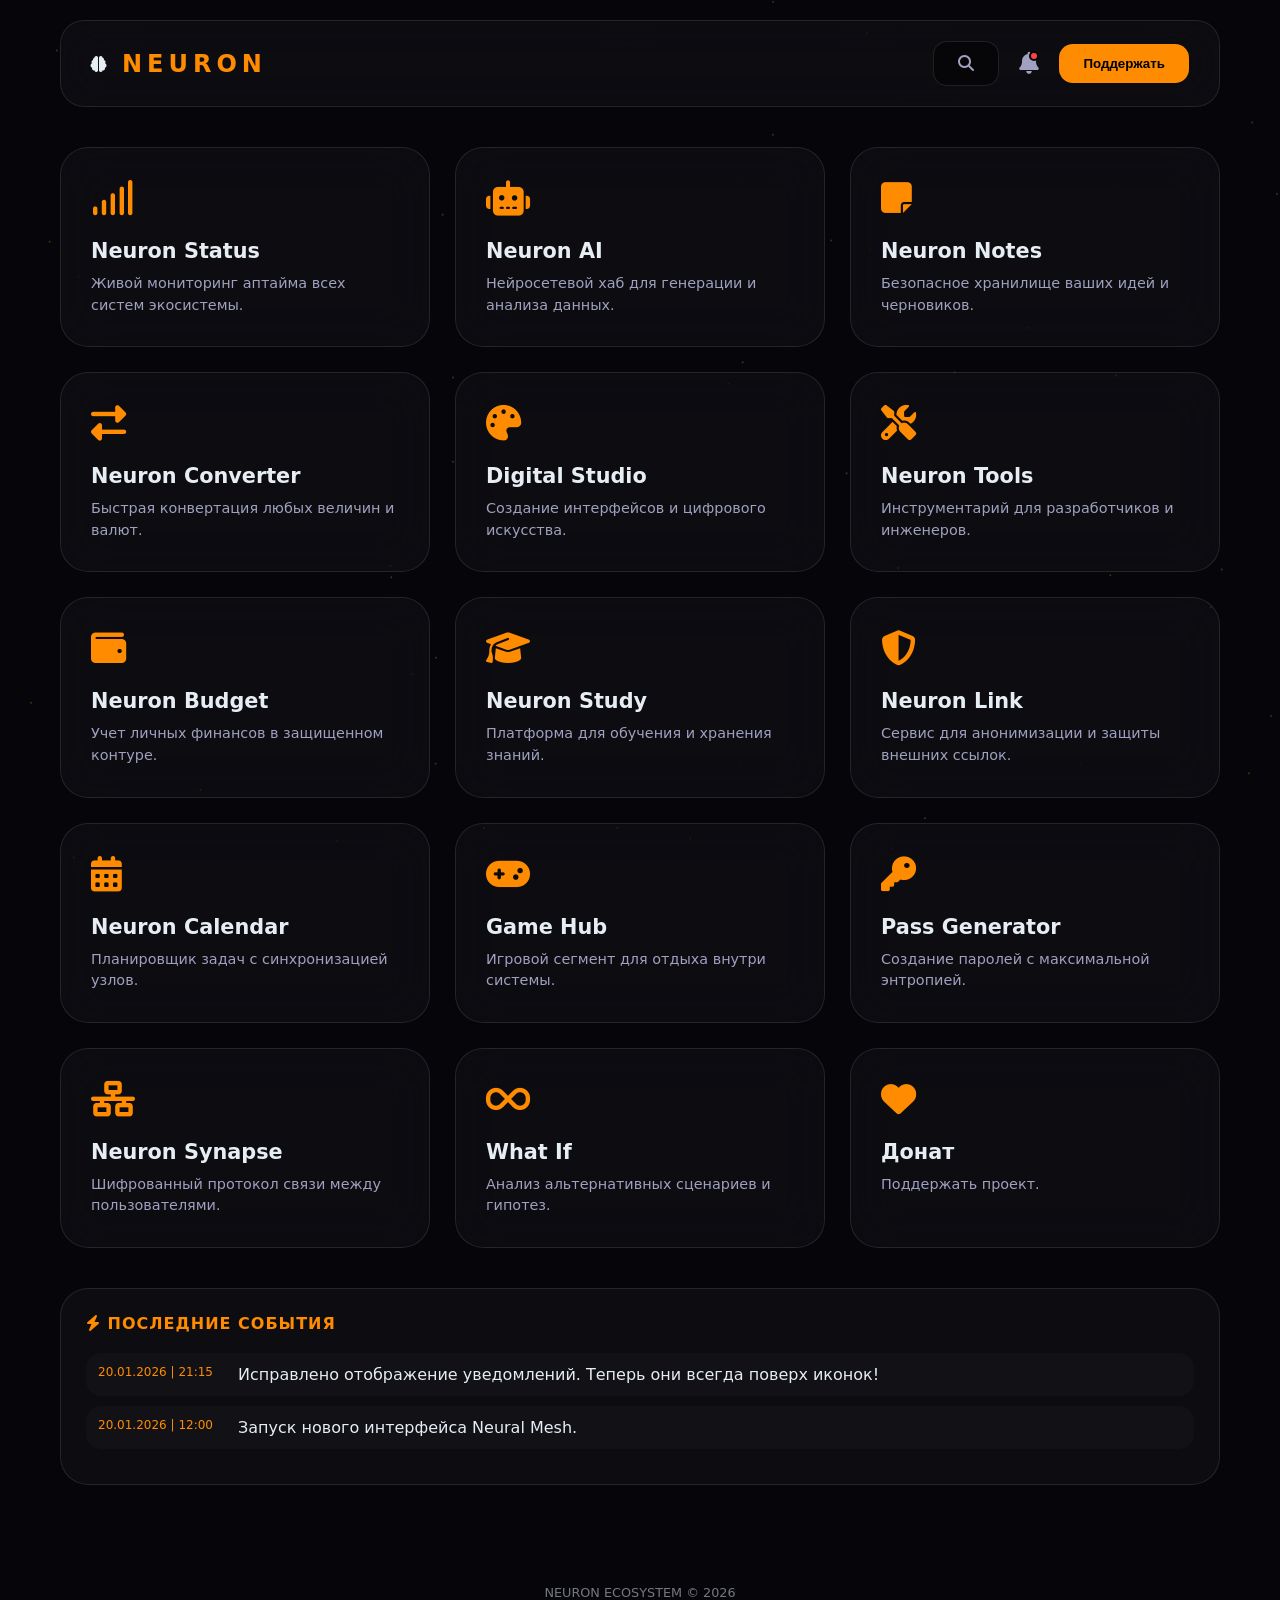
==== index.html @ 22e6df8e "Update index.html" ====
<!DOCTYPE html>
<html lang="ru">
<head>
    <meta charset="UTF-8">
    <meta name="viewport" content="width=device-width, initial-scale=1.0">
    <title>Neuron Ecosystem | Main Node</title>
    <link rel="stylesheet" href="https://cdnjs.cloudflare.com/ajax/libs/font-awesome/6.4.0/css/all.min.css">
    <style>
        :root {
            --bg: #05050a;
            --accent: #ff8c00;
            --accent-glow: rgba(255, 140, 0, 0.4);
            --glass: rgba(255, 255, 255, 0.03);
            --glass-border: rgba(255, 255, 255, 0.1);
            --text: #e6edf3;
            --text-dim: #a0a0c0;
        }

        * { margin: 0; padding: 0; box-sizing: border-box; }
        body { 
            background: var(--bg); 
            color: var(--text); 
            font-family: 'Segoe UI', system-ui, sans-serif; 
            overflow-x: hidden; 
            min-height: 100vh;
        }

        #canvas { position: fixed; top: 0; left: 0; z-index: -1; filter: blur(0.4px); }
        .container { max-width: 1200px; margin: 0 auto; padding: 20px; }

        /* HEADER */
        .header-ui {
            display: flex; justify-content: space-between; align-items: center; margin-bottom: 40px;
            backdrop-filter: blur(20px); padding: 20px 30px; border-radius: 24px;
            border: 1px solid var(--glass-border); background: var(--glass);
            animation: slideDown 0.8s cubic-bezier(0.22, 1, 0.36, 1);
            position: relative; z-index: 1000; /* Чтобы шапка была выше сетки */
        }

        .logo-box { display: flex; align-items: center; gap: 15px; }
        .logo-text { font-size: 1.5rem; font-weight: 800; letter-spacing: 5px; color: var(--accent); text-transform: uppercase; }

        .nav-actions { display: flex; gap: 15px; align-items: center; }

        /* КОЛОКОЛЬЧИК (ИСПРАВЛЕННЫЙ) */
        .notification-container { position: relative; }
        .notification-bell {
            background: none; border: none; color: var(--text-dim);
            font-size: 1.4rem; cursor: pointer; transition: 0.3s; padding: 5px;
        }
        .bell-dot {
            position: absolute; top: 5px; right: 5px; width: 10px; height: 10px;
            background: #ff4444; border-radius: 50%; border: 2px solid var(--bg); display: none;
        }

        .news-dropdown {
            position: absolute; top: 55px; right: 0; width: 300px;
            background: #0a0b14; border: 1px solid var(--accent);
            border-radius: 20px; backdrop-filter: blur(30px); display: none;
            flex-direction: column; z-index: 9999 !important; /* МАКСИМАЛЬНЫЙ приоритет */
            box-shadow: 0 20px 50px rgba(0,0,0,0.8);
        }
        .news-dropdown.show { display: flex; animation: slideDown 0.3s ease; }
        .news-item { padding: 15px; border-bottom: 1px solid rgba(255,255,255,0.05); }
        .news-date { font-size: 0.7rem; color: var(--accent); font-weight: bold; display: block; margin-bottom: 5px; }
        .news-text { font-size: 0.85rem; line-height: 1.4; color: var(--text-dim); }

        /* СЕТКА СЕРВИСОВ */
        .services-grid { 
            display: grid; grid-template-columns: repeat(auto-fit, minmax(280px, 1fr)); 
            gap: 25px; margin-bottom: 40px; position: relative; z-index: 1; 
        }

        .node-card {
            background: var(--glass); backdrop-filter: blur(25px); border: 1px solid var(--glass-border);
            border-radius: 28px; padding: 30px; text-decoration: none; color: inherit;
            transition: all 0.5s cubic-bezier(0.175, 0.885, 0.32, 1.275);
            animation: fadeInUp 0.6s ease backwards;
        }
        .node-card:hover { border-color: var(--accent); transform: translateY(-10px); }
        .node-icon { font-size: 2.2rem; color: var(--accent); margin-bottom: 20px; }
        .node-title { font-size: 1.3rem; font-weight: 700; margin-bottom: 10px; }
        .node-desc { font-size: 0.9rem; color: var(--text-dim); line-height: 1.5; }

        /* ВИДЖЕТ НОВОСТЕЙ ВНИЗУ */
        .news-section { margin-bottom: 60px; }
        .news-widget {
            background: var(--glass); border: 1px solid var(--glass-border);
            border-radius: 28px; padding: 25px;
        }
        .news-widget-header { color: var(--accent); font-weight: bold; margin-bottom: 20px; letter-spacing: 1px; }
        .news-widget-item { 
            display: flex; gap: 20px; padding: 12px; 
            border-radius: 15px; background: rgba(255,255,255,0.02); margin-bottom: 10px;
        }
        .news-widget-date { min-width: 120px; font-size: 0.75rem; color: var(--accent); }

        /* КНОПКИ И МОДАЛКИ */
        .btn-donate { background: var(--accent); color: #000; border: none; padding: 12px 24px; border-radius: 14px; font-weight: 800; cursor: pointer; }
        .search-trigger { background: rgba(0,0,0,0.4); border: 1px solid var(--glass-border); padding: 12px 24px; border-radius: 14px; color: var(--text-dim); cursor: pointer; }

        .footer { text-align: center; padding: 40px; opacity: 0.5; font-size: 0.8rem; }

        @keyframes fadeInUp { from { opacity: 0; transform: translateY(20px); } to { opacity: 1; transform: translateY(0); } }
        @keyframes slideDown { from { opacity: 0; transform: translateY(-10px); } to { opacity: 1; transform: translateY(0); } }

        @media (max-width: 768px) {
            .header-ui { flex-direction: column; gap: 15px; }
            .news-widget-item { flex-direction: column; gap: 5px; }
        }
    </style>
</head>
<body>

<canvas id="canvas"></canvas>

<div class="container">
    <header class="header-ui">
        <div class="logo-box">
            <i class="fas fa-brain"></i>
            <span class="logo-text">Neuron</span>
        </div>
        <div class="nav-actions">
            <div class="search-trigger" onclick="toggleSearch()"><i class="fas fa-search"></i></div>
            
            <div class="notification-container">
                <button class="notification-bell" onclick="toggleNewsDropdown()">
                    <i class="fas fa-bell"></i>
                    <span class="bell-dot" id="bell-dot"></span>
                </button>
                <div class="news-dropdown" id="news-dropdown">
                    <div id="news-list"></div>
                </div>
            </div>

            <button class="btn-donate" onclick="toggleDonate()">Поддержать</button>
        </div>
    </header>

    <div class="services-grid" id="main-grid"></div>

    <section class="news-section">
        <div class="news-widget">
            <div class="news-widget-header"><i class="fas fa-bolt"></i> ПОСЛЕДНИЕ СОБЫТИЯ</div>
            <div id="news-widget-list"></div>
        </div>
    </section>

    <footer class="footer">
        <p>NEURON ECOSYSTEM © 2026</p>
    </footer>
</div>

<div class="modal-overlay" id="donate-modal" onclick="toggleDonate()" style="display:none; position:fixed; top:0; left:0; width:100%; height:100%; background:rgba(0,0,0,0.9); z-index:10000; justify-content:center; align-items:center; backdrop-filter:blur(10px);">
    <div class="modal-content" onclick="event.stopPropagation()" style="background:#0a0b14; border:1px solid var(--accent); padding:40px; border-radius:30px; text-align:center;">
        <h2 style="color:var(--accent)">Донат</h2>
        <button class="btn-donate" style="margin-top:20px" onclick="window.open('https://yoomoney.ru/to/4100119394883694')">Перейти к оплате</button>
    </div>
</div>

<div id="search-modal" onclick="toggleSearch()" style="display:none; position:fixed; top:0; left:0; width:100%; height:100%; background:rgba(5,5,10,0.98); z-index:10000; justify-content:center; padding-top:10vh;">
    <div class="search-container" onclick="event.stopPropagation()" style="width:90%; max-width:600px">
        <input type="text" id="search-input" placeholder="Поиск..." style="width:100%; background:rgba(255,255,255,0.05); border:2px solid var(--accent); color:#fff; padding:20px; border-radius:20px; outline:none;">
        <div id="suggestions" style="margin-top:20px;"></div>
    </div>
</div>

<script>
    const services = [
        { name: "Neuron Status", url: "https://status.neuron-p2p.ru", icon: "fa-signal", desc: "Живой мониторинг аптайма всех систем экосистемы.", tags: ["статус", "онлайн", "status", "работа", "мониторинг", "раб"] }, 
        { name: "Neuron AI", url: "https://neuron-ai-eta.vercel.app/", icon: "fa-robot", desc: "Нейросетевой хаб для генерации и анализа данных.", tags: ["ии", "ai", "нейросеть", "нейронка", "гпт", "нейро", "иишка", "генерация"] }, 
        { name: "Neuron Notes", url: "notes.html", icon: "fa-sticky-note", desc: "Безопасное хранилище ваших идей и черновиков.", tags: ["заметки", "блокнот", "текст", "запиши", "напиши", "заметочка", "заметка", "метка", "меточка"] }, 
        { name: "Neuron Converter", url: "https://converter.neuron-p2p.ru", icon: "fa-exchange-alt", desc: "Быстрая конвертация любых величин и валют.", tags: ["конвертер", "валюта", "деньги", "перевод"] }, 
        { name: "Digital Studio", url: "studio.html", icon: "fa-palette", desc: "Создание интерфейсов и цифрового искусства.", tags: ["студия", "дизайн", "studio", "сайт", "домен"] }, 
        { name: "Neuron Tools", url: "https://tools.neuron-p2p.ru", icon: "fa-tools", desc: "Инструментарий для разработчиков и инженеров.", tags: ["тулс", "инструменты", "tools", "инструмент"] }, 
        { name: "Neuron Budget", url: "https://budget.neuron-p2p.ru", icon: "fa-wallet", desc: "Учет личных финансов в защищенном контуре.", tags: ["бюджет", "деньги", "кошелек", "траты", "операции", "операция", "аналитика"] }, 
        { name: "Neuron Study", url: "https://study.neuron-p2p.ru", icon: "fa-graduation-cap", desc: "Платформа для обучения и хранения знаний.", tags: ["учеба", "школа", "лекции", "учится", "дз", "домашнее задание", "school"] }, 
        { name: "Neuron Link", url: "https://link.neuron-p2p.ru", icon: "fa-shield-alt", desc: "Сервис для анонимизации и защиты внешних ссылок.", tags: ["линк", "ссылка", "безопасность", "тег"] }, 
        { name: "Neuron Calendar", url: "https://calendar.neuron-p2p.ru", icon: "fa-calendar-alt", desc: "Планировщик задач с синхронизацией узлов.", tags: ["календарь", "время", "планы", "план", "планировщик", "событие"] }, 
        { name: "Game Hub", url: "https://game-hub.neuron-p2p.ru", icon: "fa-gamepad", desc: "Игровой сегмент для отдыха внутри системы.", tags: ["игры", "гейм", "отдых", "игра", "пазл", "пазлы", "печать", "2048"] }, 
        { name: "Pass Generator", url: "https://password-generator.neuron-p2p.ru", icon: "fa-key", desc: "Создание паролей с максимальной энтропией.", tags: ["пароль", "безопасность", "ключ", "пароли", "пас", "пасс", "pass", "password"] }, 
        { name: "Neuron Synapse", url: "https://synapse.neuron-p2p.ru", icon: "fa-network-wired", desc: "Шифрованный протокол связи между пользователями.", tags: ["чат", "связь", "синапс", "аноним", "разговор", "писать"] }, 
        { name: "What If", url: "https://ifwhat.ru", icon: "fa-infinity", desc: "Анализ альтернативных сценариев и гипотез.", tags: ["что если", "история", "сценарии", "вдруг", "гипотеза", "сценарий", "альтернатива"] },
        { name: "Донат", url: "https://yoomoney.ru/to/4100119394883694", icon: "fa-heart", desc: "Поддержать проект.", tags: ["донат", "деньги", "donate", "пожертвование", "помощь", "помочь", "help"] }
    ];

    const ALL_NEWS = [
        { id: 2, date: "20.01.2026 | 21:15", text: "Исправлено отображение уведомлений. Теперь они всегда поверх иконок!" },
        { id: 1, date: "20.01.2026 | 12:00", text: "Запуск нового интерфейса Neural Mesh." }
    ];

    function init() {
        // Сетка
        const grid = document.getElementById('main-grid');
        grid.innerHTML = services.map((s, i) => `
            <a href="${s.url}" class="node-card" target="_blank" style="--i: ${i}">
                <div class="node-icon"><i class="fas ${s.icon}"></i></div>
                <h3 class="node-title">${s.name}</h3>
                <p class="node-desc">${s.desc}</p>
            </a>
        `).join('');

        // Новости
        const list = document.getElementById('news-list');
        const widget = document.getElementById('news-widget-list');
        const dot = document.getElementById('bell-dot');
        const lastId = localStorage.getItem('last_news_id') || 0;

        const html = ALL_NEWS.slice(0, 3).map(n => `
            <div class="news-item">
                <span class="news-date">${n.date}</span>
                <div class="news-text">${n.text}</div>
            </div>
        `).join('');
        
        const widgetHtml = ALL_NEWS.slice(0, 3).map(n => `
            <div class="news-widget-item">
                <div class="news-widget-date">${n.date}</div>
                <div class="news-widget-text">${n.text}</div>
            </div>
        `).join('');

        list.innerHTML = html;
        widget.innerHTML = widgetHtml;
        if (ALL_NEWS[0].id > lastId) dot.style.display = 'block';
    }

    function toggleNewsDropdown() {
        const d = document.getElementById('news-dropdown');
        d.classList.toggle('show');
        if (d.classList.contains('show')) {
            document.getElementById('bell-dot').style.display = 'none';
            localStorage.setItem('last_news_id', ALL_NEWS[0].id);
        }
    }

    function toggleSearch() {
        const m = document.getElementById('search-modal');
        m.style.display = m.style.display === 'flex' ? 'none' : 'flex';
    }

    function toggleDonate() {
        const m = document.getElementById('donate-modal');
        m.style.display = m.style.display === 'flex' ? 'none' : 'flex';
    }

    // Canvas фон
    const canvas = document.getElementById('canvas');
    const ctx = canvas.getContext('2d');
    let pts = [];
    function resize() { canvas.width = window.innerWidth; canvas.height = window.innerHeight; }
    window.onresize = resize; resize();
    for(let i=0; i<60; i++) pts.push({x:Math.random()*canvas.width, y:Math.random()*canvas.height, vx:(Math.random()-0.5)*0.5, vy:(Math.random()-0.5)*0.5});
    function draw() {
        ctx.clearRect(0,0,canvas.width,canvas.height);
        pts.forEach((p,i)=>{
            p.x+=p.vx; p.y+=p.vy;
            if(p.x<0||p.x>canvas.width) p.vx*=-1; if(p.y<0||p.y>canvas.height) p.vy*=-1;
            ctx.fillStyle = 'rgba(255,140,0,0.3)'; ctx.beginPath(); ctx.arc(p.x,p.y,1,0,Math.PI*2); ctx.fill();
        });
        requestAnimationFrame(draw);
    }
    draw();
    init();
</script>
</body>
</html>
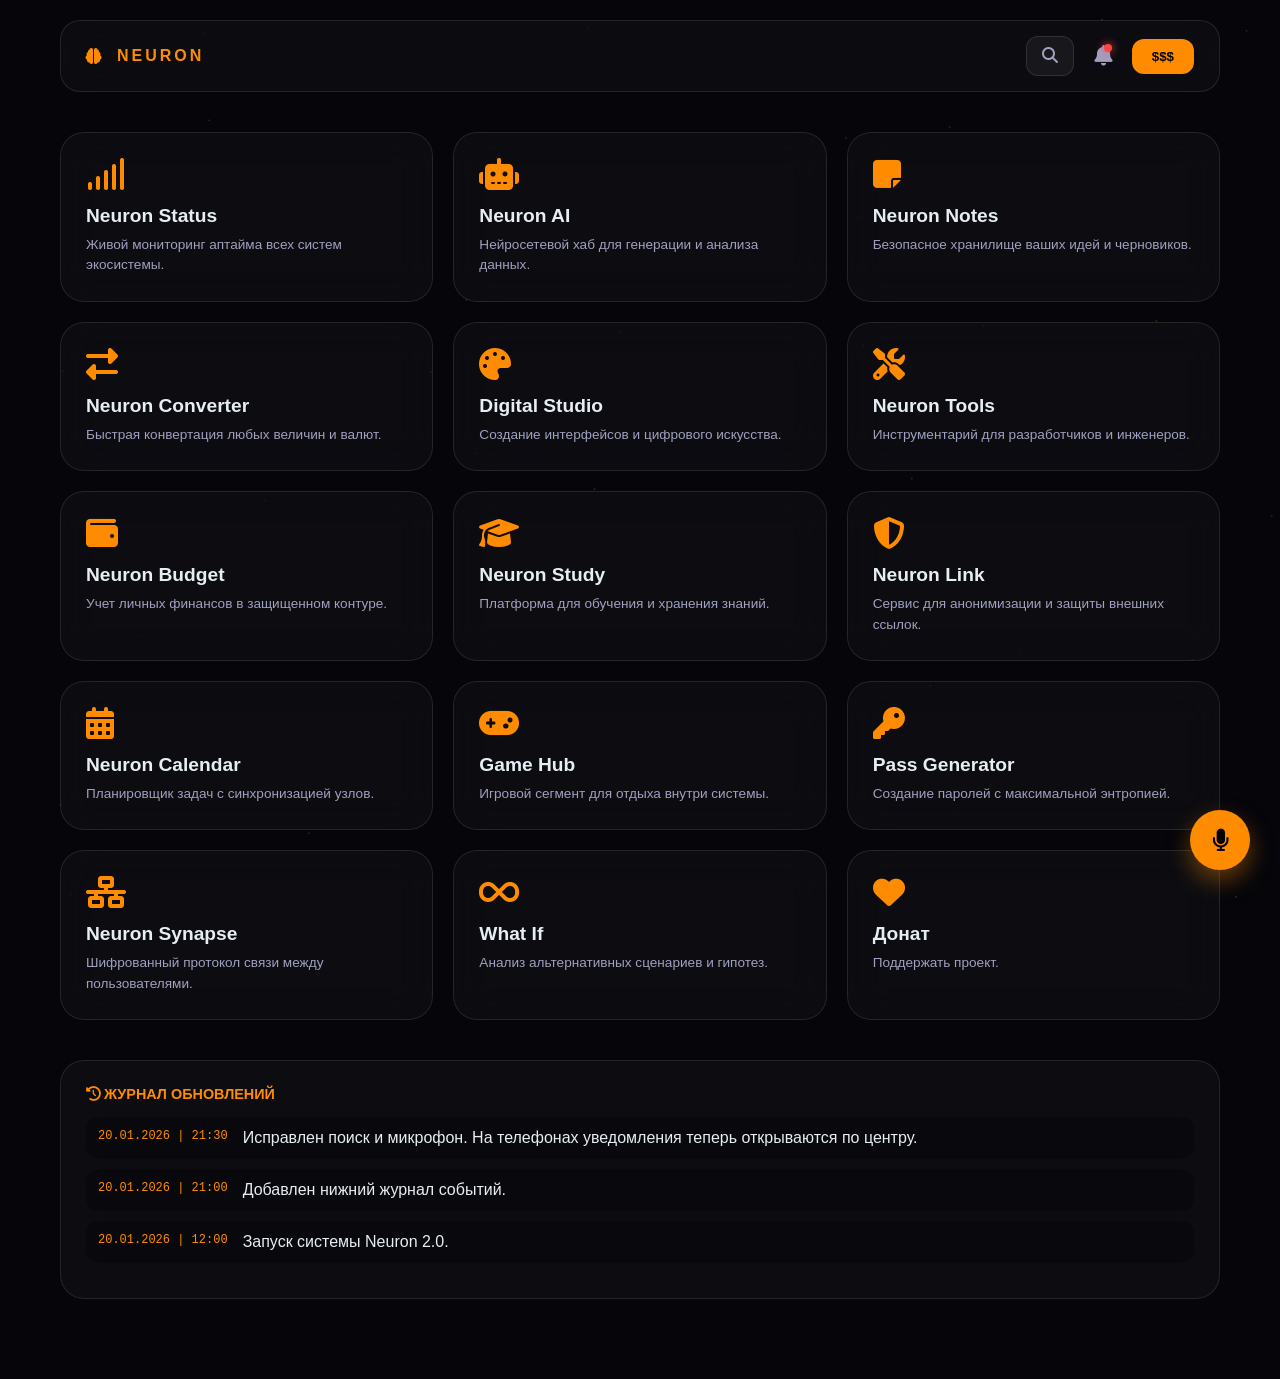
==== commit 3ef5a32d: "Update index.html" ====
--- a/index.html
+++ b/index.html
@@ -20,94 +20,100 @@
         body { 
             background: var(--bg); 
             color: var(--text); 
-            font-family: 'Segoe UI', system-ui, sans-serif; 
+            font-family: 'Segoe UI', sans-serif; 
             overflow-x: hidden; 
             min-height: 100vh;
         }
 
-        #canvas { position: fixed; top: 0; left: 0; z-index: -1; filter: blur(0.4px); }
+        #canvas { position: fixed; top: 0; left: 0; z-index: -1; }
         .container { max-width: 1200px; margin: 0 auto; padding: 20px; }
 
         /* HEADER */
         .header-ui {
             display: flex; justify-content: space-between; align-items: center; margin-bottom: 40px;
-            backdrop-filter: blur(20px); padding: 20px 30px; border-radius: 24px;
+            backdrop-filter: blur(20px); padding: 15px 25px; border-radius: 20px;
             border: 1px solid var(--glass-border); background: var(--glass);
-            animation: slideDown 0.8s cubic-bezier(0.22, 1, 0.36, 1);
-            position: relative; z-index: 1000; /* Чтобы шапка была выше сетки */
-        }
-
-        .logo-box { display: flex; align-items: center; gap: 15px; }
-        .logo-text { font-size: 1.5rem; font-weight: 800; letter-spacing: 5px; color: var(--accent); text-transform: uppercase; }
-
-        .nav-actions { display: flex; gap: 15px; align-items: center; }
-
-        /* КОЛОКОЛЬЧИК (ИСПРАВЛЕННЫЙ) */
+            position: relative; z-index: 2000;
+        }
+
+        .logo-box { display: flex; align-items: center; gap: 12px; font-weight: 800; color: var(--accent); letter-spacing: 3px; }
+
+        .nav-actions { display: flex; gap: 12px; align-items: center; }
+
+        /* КОЛОКОЛЬЧИК И НОВОСТИ */
         .notification-container { position: relative; }
         .notification-bell {
             background: none; border: none; color: var(--text-dim);
-            font-size: 1.4rem; cursor: pointer; transition: 0.3s; padding: 5px;
+            font-size: 1.3rem; cursor: pointer; padding: 8px; transition: 0.3s;
         }
         .bell-dot {
-            position: absolute; top: 5px; right: 5px; width: 10px; height: 10px;
-            background: #ff4444; border-radius: 50%; border: 2px solid var(--bg); display: none;
+            position: absolute; top: 8px; right: 8px; width: 8px; height: 8px;
+            background: #ff4444; border-radius: 50%; display: none;
+            box-shadow: 0 0 10px #ff4444;
         }
 
         .news-dropdown {
-            position: absolute; top: 55px; right: 0; width: 300px;
+            position: absolute; top: 55px; right: 0; width: 320px;
             background: #0a0b14; border: 1px solid var(--accent);
-            border-radius: 20px; backdrop-filter: blur(30px); display: none;
-            flex-direction: column; z-index: 9999 !important; /* МАКСИМАЛЬНЫЙ приоритет */
-            box-shadow: 0 20px 50px rgba(0,0,0,0.8);
+            border-radius: 20px; display: none; flex-direction: column;
+            z-index: 9999; box-shadow: 0 20px 50px rgba(0,0,0,0.9);
         }
         .news-dropdown.show { display: flex; animation: slideDown 0.3s ease; }
         .news-item { padding: 15px; border-bottom: 1px solid rgba(255,255,255,0.05); }
-        .news-date { font-size: 0.7rem; color: var(--accent); font-weight: bold; display: block; margin-bottom: 5px; }
-        .news-text { font-size: 0.85rem; line-height: 1.4; color: var(--text-dim); }
+        .news-date { font-size: 0.7rem; color: var(--accent); font-weight: bold; margin-bottom: 4px; display: block; }
+        .news-text { font-size: 0.85rem; color: var(--text-dim); line-height: 1.4; }
 
         /* СЕТКА СЕРВИСОВ */
         .services-grid { 
             display: grid; grid-template-columns: repeat(auto-fit, minmax(280px, 1fr)); 
-            gap: 25px; margin-bottom: 40px; position: relative; z-index: 1; 
-        }
-
+            gap: 20px; margin-bottom: 40px; position: relative; z-index: 1;
+        }
         .node-card {
-            background: var(--glass); backdrop-filter: blur(25px); border: 1px solid var(--glass-border);
-            border-radius: 28px; padding: 30px; text-decoration: none; color: inherit;
-            transition: all 0.5s cubic-bezier(0.175, 0.885, 0.32, 1.275);
-            animation: fadeInUp 0.6s ease backwards;
-        }
-        .node-card:hover { border-color: var(--accent); transform: translateY(-10px); }
-        .node-icon { font-size: 2.2rem; color: var(--accent); margin-bottom: 20px; }
-        .node-title { font-size: 1.3rem; font-weight: 700; margin-bottom: 10px; }
-        .node-desc { font-size: 0.9rem; color: var(--text-dim); line-height: 1.5; }
-
-        /* ВИДЖЕТ НОВОСТЕЙ ВНИЗУ */
-        .news-section { margin-bottom: 60px; }
+            background: var(--glass); backdrop-filter: blur(20px); border: 1px solid var(--glass-border);
+            border-radius: 24px; padding: 25px; text-decoration: none; color: inherit;
+            transition: 0.4s cubic-bezier(0.175, 0.885, 0.32, 1.275);
+        }
+        .node-card:hover { border-color: var(--accent); transform: translateY(-8px); background: rgba(255,255,255,0.05); }
+        .node-icon { font-size: 2rem; color: var(--accent); margin-bottom: 15px; }
+        .node-title { font-size: 1.2rem; font-weight: 700; margin-bottom: 8px; }
+        .node-desc { font-size: 0.85rem; color: var(--text-dim); line-height: 1.5; }
+
+        /* НИЖНИЙ ВИДЖЕТ */
         .news-widget {
             background: var(--glass); border: 1px solid var(--glass-border);
-            border-radius: 28px; padding: 25px;
-        }
-        .news-widget-header { color: var(--accent); font-weight: bold; margin-bottom: 20px; letter-spacing: 1px; }
-        .news-widget-item { 
-            display: flex; gap: 20px; padding: 12px; 
-            border-radius: 15px; background: rgba(255,255,255,0.02); margin-bottom: 10px;
-        }
-        .news-widget-date { min-width: 120px; font-size: 0.75rem; color: var(--accent); }
-
-        /* КНОПКИ И МОДАЛКИ */
-        .btn-donate { background: var(--accent); color: #000; border: none; padding: 12px 24px; border-radius: 14px; font-weight: 800; cursor: pointer; }
-        .search-trigger { background: rgba(0,0,0,0.4); border: 1px solid var(--glass-border); padding: 12px 24px; border-radius: 14px; color: var(--text-dim); cursor: pointer; }
-
-        .footer { text-align: center; padding: 40px; opacity: 0.5; font-size: 0.8rem; }
-
-        @keyframes fadeInUp { from { opacity: 0; transform: translateY(20px); } to { opacity: 1; transform: translateY(0); } }
+            border-radius: 24px; padding: 25px; margin-bottom: 60px;
+        }
+        .news-widget-header { color: var(--accent); font-weight: bold; margin-bottom: 15px; font-size: 0.9rem; }
+        .news-widget-item { display: flex; gap: 15px; padding: 12px; border-radius: 12px; background: rgba(0,0,0,0.2); margin-bottom: 10px; }
+        .news-widget-date { min-width: 110px; font-size: 0.75rem; color: var(--accent); font-family: monospace; }
+
+        /* МИКРОФОН */
+        .mic-btn {
+            position: fixed; bottom: 30px; right: 30px; width: 60px; height: 60px;
+            background: var(--accent); border-radius: 50%; display: flex;
+            justify-content: center; align-items: center; cursor: pointer;
+            z-index: 5000; box-shadow: 0 10px 25px var(--accent-glow); transition: 0.3s;
+        }
+        .mic-btn:active { transform: scale(0.9); }
+
+        /* ПОИСК И КНОПКИ */
+        .btn-donate { background: var(--accent); color: #000; border: none; padding: 10px 20px; border-radius: 12px; font-weight: 700; cursor: pointer; }
+        .search-trigger { background: rgba(255,255,255,0.05); border: 1px solid var(--glass-border); padding: 10px 15px; border-radius: 12px; color: var(--text-dim); cursor: pointer; }
+
         @keyframes slideDown { from { opacity: 0; transform: translateY(-10px); } to { opacity: 1; transform: translateY(0); } }
 
-        @media (max-width: 768px) {
-            .header-ui { flex-direction: column; gap: 15px; }
+        /* МОБИЛЬНАЯ АДАПТАЦИЯ (ЦЕНТРОВКА) */
+        @media (max-width: 600px) {
+            .news-dropdown {
+                position: fixed; top: 50%; left: 50%; transform: translate(-50%, -50%) !important;
+                width: 90%; max-width: 350px;
+            }
+            .news-dropdown.show { display: flex; animation: fadeIn 0.3s ease; }
+            .header-ui { padding: 10px 15px; }
+            .logo-text { font-size: 1.2rem; }
             .news-widget-item { flex-direction: column; gap: 5px; }
         }
+        @keyframes fadeIn { from { opacity: 0; } to { opacity: 1; } }
     </style>
 </head>
 <body>
@@ -117,12 +123,10 @@
 <div class="container">
     <header class="header-ui">
         <div class="logo-box">
-            <i class="fas fa-brain"></i>
-            <span class="logo-text">Neuron</span>
+            <i class="fas fa-brain"></i><span class="logo-text">NEURON</span>
         </div>
         <div class="nav-actions">
             <div class="search-trigger" onclick="toggleSearch()"><i class="fas fa-search"></i></div>
-            
             <div class="notification-container">
                 <button class="notification-bell" onclick="toggleNewsDropdown()">
                     <i class="fas fa-bell"></i>
@@ -130,10 +134,10 @@
                 </button>
                 <div class="news-dropdown" id="news-dropdown">
                     <div id="news-list"></div>
+                    <div style="padding:10px; text-align:center; font-size:0.7rem; opacity:0.5;">Нажмите вне окна, чтобы закрыть</div>
                 </div>
             </div>
-
-            <button class="btn-donate" onclick="toggleDonate()">Поддержать</button>
+            <button class="btn-donate" onclick="toggleDonate()">$$$</button>
         </div>
     </header>
 
@@ -141,28 +145,21 @@
 
     <section class="news-section">
         <div class="news-widget">
-            <div class="news-widget-header"><i class="fas fa-bolt"></i> ПОСЛЕДНИЕ СОБЫТИЯ</div>
+            <div class="news-widget-header"><i class="fas fa-history"></i> ЖУРНАЛ ОБНОВЛЕНИЙ</div>
             <div id="news-widget-list"></div>
         </div>
     </section>
-
-    <footer class="footer">
-        <p>NEURON ECOSYSTEM © 2026</p>
-    </footer>
 </div>
 
-<div class="modal-overlay" id="donate-modal" onclick="toggleDonate()" style="display:none; position:fixed; top:0; left:0; width:100%; height:100%; background:rgba(0,0,0,0.9); z-index:10000; justify-content:center; align-items:center; backdrop-filter:blur(10px);">
-    <div class="modal-content" onclick="event.stopPropagation()" style="background:#0a0b14; border:1px solid var(--accent); padding:40px; border-radius:30px; text-align:center;">
-        <h2 style="color:var(--accent)">Донат</h2>
-        <button class="btn-donate" style="margin-top:20px" onclick="window.open('https://yoomoney.ru/to/4100119394883694')">Перейти к оплате</button>
+<div id="search-modal" onclick="toggleSearch()" style="display:none; position:fixed; top:0; left:0; width:100%; height:100%; background:rgba(0,0,0,0.95); z-index:10000; justify-content:center; padding-top:15vh;">
+    <div class="search-container" onclick="event.stopPropagation()" style="width:90%; max-width:500px">
+        <input type="text" id="search-input" placeholder="Поиск по системе..." style="width:100%; background:none; border:2px solid var(--accent); color:#fff; padding:15px; border-radius:15px; outline:none; font-size:1.2rem;">
+        <div id="suggestions" style="margin-top:20px;"></div>
     </div>
 </div>
 
-<div id="search-modal" onclick="toggleSearch()" style="display:none; position:fixed; top:0; left:0; width:100%; height:100%; background:rgba(5,5,10,0.98); z-index:10000; justify-content:center; padding-top:10vh;">
-    <div class="search-container" onclick="event.stopPropagation()" style="width:90%; max-width:600px">
-        <input type="text" id="search-input" placeholder="Поиск..." style="width:100%; background:rgba(255,255,255,0.05); border:2px solid var(--accent); color:#fff; padding:20px; border-radius:20px; outline:none;">
-        <div id="suggestions" style="margin-top:20px;"></div>
-    </div>
+<div class="mic-btn" id="mic-btn" onclick="toggleVoice()">
+    <i class="fas fa-microphone" style="color:#000; font-size:1.4rem"></i>
 </div>
 
 <script>
@@ -185,44 +182,28 @@
     ];
 
     const ALL_NEWS = [
-        { id: 2, date: "20.01.2026 | 21:15", text: "Исправлено отображение уведомлений. Теперь они всегда поверх иконок!" },
-        { id: 1, date: "20.01.2026 | 12:00", text: "Запуск нового интерфейса Neural Mesh." }
+        { id: 3, date: "20.01.2026 | 21:30", text: "Исправлен поиск и микрофон. На телефонах уведомления теперь открываются по центру." },
+        { id: 2, date: "20.01.2026 | 21:00", text: "Добавлен нижний журнал событий." },
+        { id: 1, date: "20.01.2026 | 12:00", text: "Запуск системы Neuron 2.0." }
     ];
 
     function init() {
-        // Сетка
-        const grid = document.getElementById('main-grid');
-        grid.innerHTML = services.map((s, i) => `
-            <a href="${s.url}" class="node-card" target="_blank" style="--i: ${i}">
-                <div class="node-icon"><i class="fas ${s.icon}"></i></div>
+        document.getElementById('main-grid').innerHTML = services.map(s => `
+            <a href="${s.url}" class="node-card" target="_blank">
+                <i class="fas ${s.icon} node-icon"></i>
                 <h3 class="node-title">${s.name}</h3>
                 <p class="node-desc">${s.desc}</p>
             </a>
         `).join('');
 
-        // Новости
-        const list = document.getElementById('news-list');
-        const widget = document.getElementById('news-widget-list');
-        const dot = document.getElementById('bell-dot');
+        const html = ALL_NEWS.slice(0, 3).map(n => `<div class="news-item"><span class="news-date">${n.date}</span><div class="news-text">${n.text}</div></div>`).join('');
+        const widgetHtml = ALL_NEWS.slice(0, 3).map(n => `<div class="news-widget-item"><div class="news-widget-date">${n.date}</div><div class="news-widget-text">${n.text}</div></div>`).join('');
+        
+        document.getElementById('news-list').innerHTML = html;
+        document.getElementById('news-widget-list').innerHTML = widgetHtml;
+
         const lastId = localStorage.getItem('last_news_id') || 0;
-
-        const html = ALL_NEWS.slice(0, 3).map(n => `
-            <div class="news-item">
-                <span class="news-date">${n.date}</span>
-                <div class="news-text">${n.text}</div>
-            </div>
-        `).join('');
-        
-        const widgetHtml = ALL_NEWS.slice(0, 3).map(n => `
-            <div class="news-widget-item">
-                <div class="news-widget-date">${n.date}</div>
-                <div class="news-widget-text">${n.text}</div>
-            </div>
-        `).join('');
-
-        list.innerHTML = html;
-        widget.innerHTML = widgetHtml;
-        if (ALL_NEWS[0].id > lastId) dot.style.display = 'block';
+        if (ALL_NEWS[0].id > lastId) document.getElementById('bell-dot').style.display = 'block';
     }
 
     function toggleNewsDropdown() {
@@ -237,31 +218,49 @@
     function toggleSearch() {
         const m = document.getElementById('search-modal');
         m.style.display = m.style.display === 'flex' ? 'none' : 'flex';
-    }
-
-    function toggleDonate() {
-        const m = document.getElementById('donate-modal');
-        m.style.display = m.style.display === 'flex' ? 'none' : 'flex';
-    }
-
-    // Canvas фон
+        if(m.style.display === 'flex') document.getElementById('search-input').focus();
+    }
+
+    // Закрытие новостей при клике мимо
+    window.addEventListener('click', (e) => {
+        if (!e.target.closest('.notification-container')) {
+            document.getElementById('news-dropdown').classList.remove('show');
+        }
+    });
+
+    // Голос
+    const recognition = new (window.SpeechRecognition || window.webkitSpeechRecognition)();
+    recognition.lang = 'ru-RU';
+    function toggleVoice() { try { recognition.start(); } catch(e) {} }
+    recognition.onstart = () => document.getElementById('mic-btn').style.background = '#ff4444';
+    recognition.onend = () => document.getElementById('mic-btn').style.background = 'var(--accent)';
+    recognition.onresult = (e) => {
+        const query = e.results[0][0].transcript.toLowerCase();
+        const s = services.find(x => query.includes(x.name.toLowerCase()) || x.tags.some(t => query.includes(t)));
+        if(s) window.open(s.url, '_blank');
+    };
+
+    // Фон
     const canvas = document.getElementById('canvas');
     const ctx = canvas.getContext('2d');
     let pts = [];
     function resize() { canvas.width = window.innerWidth; canvas.height = window.innerHeight; }
     window.onresize = resize; resize();
-    for(let i=0; i<60; i++) pts.push({x:Math.random()*canvas.width, y:Math.random()*canvas.height, vx:(Math.random()-0.5)*0.5, vy:(Math.random()-0.5)*0.5});
+    for(let i=0; i<50; i++) pts.push({x:Math.random()*canvas.width, y:Math.random()*canvas.height, vx:(Math.random()-0.5)*0.3, vy:(Math.random()-0.5)*0.3});
     function draw() {
         ctx.clearRect(0,0,canvas.width,canvas.height);
-        pts.forEach((p,i)=>{
+        ctx.fillStyle = 'rgba(255,140,0,0.2)';
+        pts.forEach(p => {
             p.x+=p.vx; p.y+=p.vy;
             if(p.x<0||p.x>canvas.width) p.vx*=-1; if(p.y<0||p.y>canvas.height) p.vy*=-1;
-            ctx.fillStyle = 'rgba(255,140,0,0.3)'; ctx.beginPath(); ctx.arc(p.x,p.y,1,0,Math.PI*2); ctx.fill();
+            ctx.beginPath(); ctx.arc(p.x,p.y,1,0,Math.PI*2); ctx.fill();
         });
         requestAnimationFrame(draw);
     }
     draw();
     init();
+
+    function toggleDonate() { window.open('https://yoomoney.ru/to/4100119394883694', '_blank'); }
 </script>
 </body>
 </html>
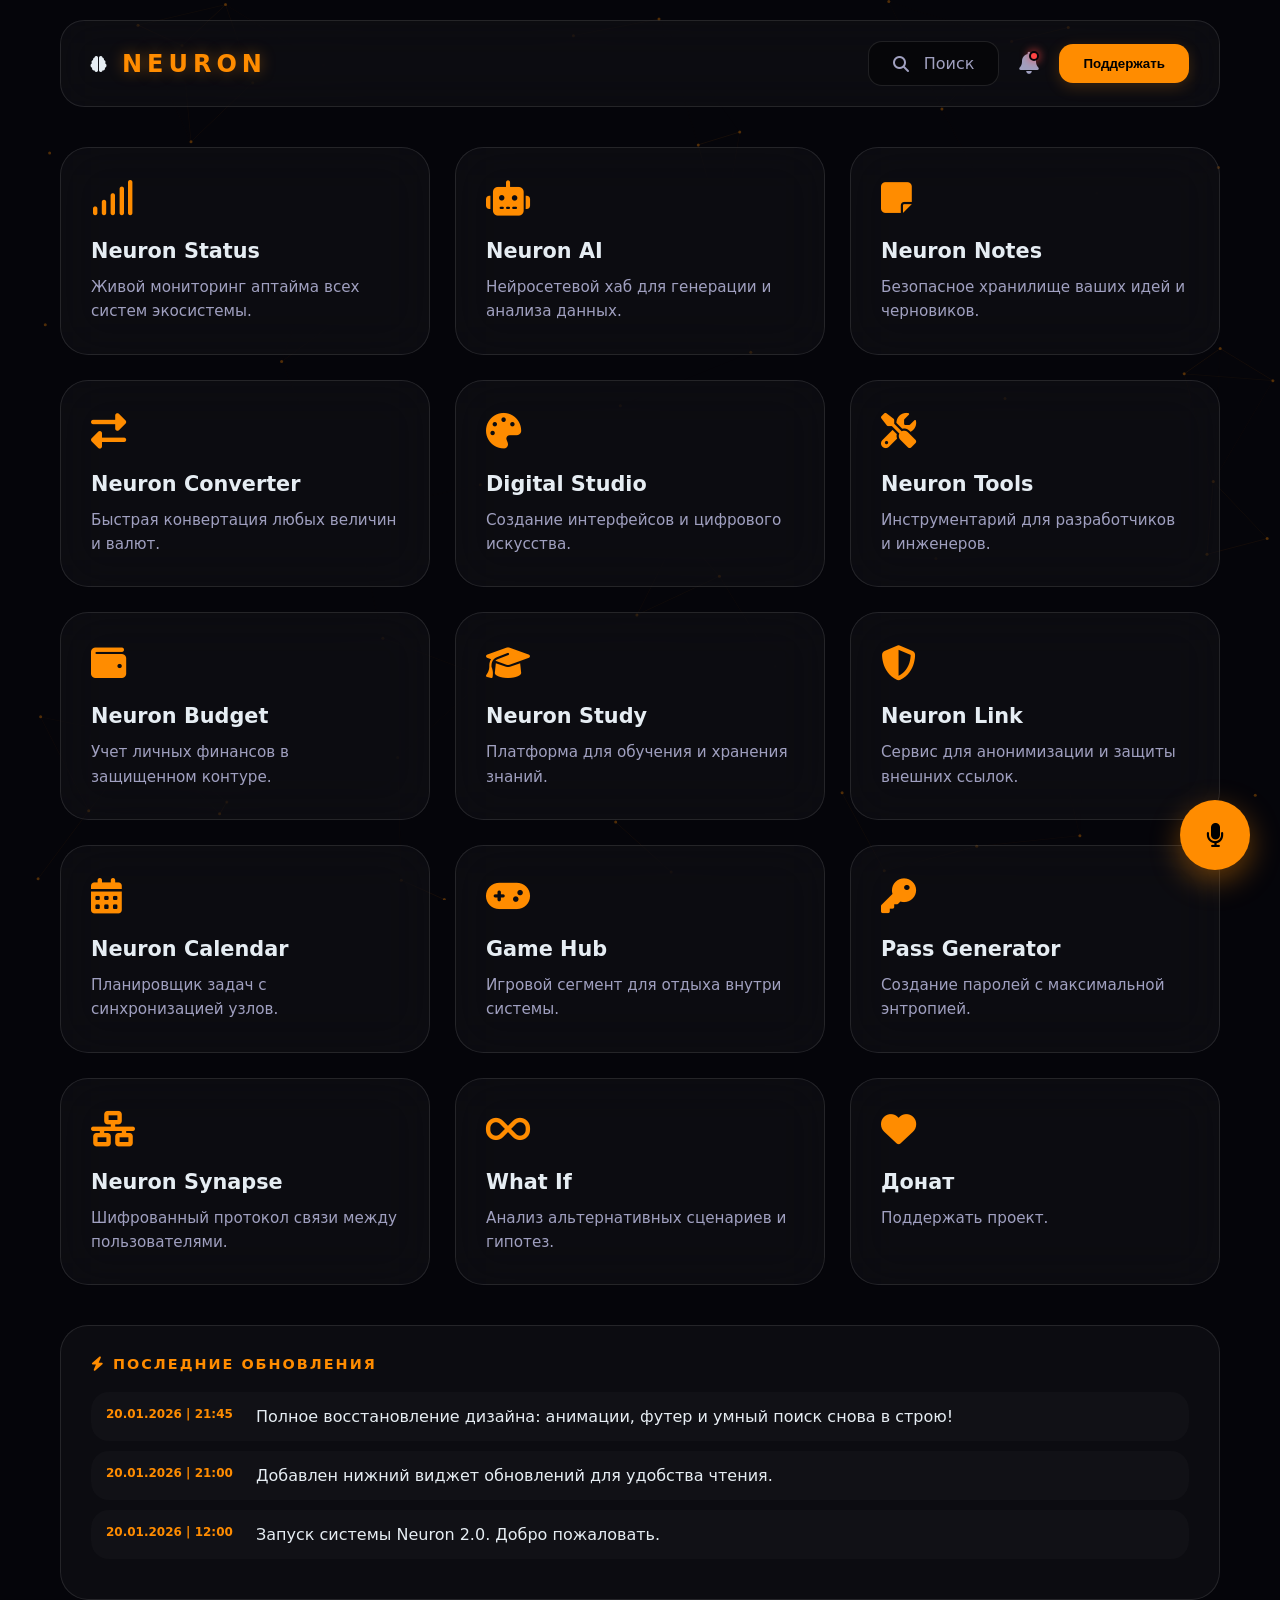
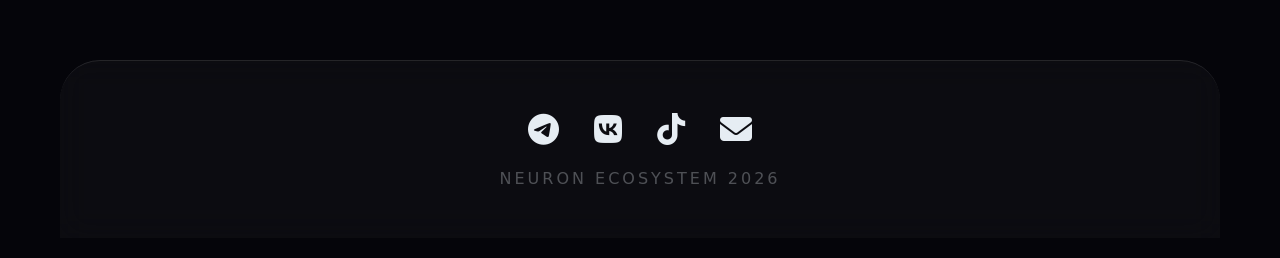
==== commit 89261357: "Update index.html" ====
--- a/index.html
+++ b/index.html
@@ -20,100 +20,126 @@
         body { 
             background: var(--bg); 
             color: var(--text); 
-            font-family: 'Segoe UI', sans-serif; 
+            font-family: 'Segoe UI', system-ui, sans-serif; 
             overflow-x: hidden; 
             min-height: 100vh;
         }
 
-        #canvas { position: fixed; top: 0; left: 0; z-index: -1; }
+        #canvas { position: fixed; top: 0; left: 0; z-index: -1; filter: blur(0.4px); }
         .container { max-width: 1200px; margin: 0 auto; padding: 20px; }
 
         /* HEADER */
         .header-ui {
             display: flex; justify-content: space-between; align-items: center; margin-bottom: 40px;
-            backdrop-filter: blur(20px); padding: 15px 25px; border-radius: 20px;
+            backdrop-filter: blur(20px); padding: 20px 30px; border-radius: 24px;
             border: 1px solid var(--glass-border); background: var(--glass);
-            position: relative; z-index: 2000;
-        }
-
-        .logo-box { display: flex; align-items: center; gap: 12px; font-weight: 800; color: var(--accent); letter-spacing: 3px; }
-
-        .nav-actions { display: flex; gap: 12px; align-items: center; }
-
-        /* КОЛОКОЛЬЧИК И НОВОСТИ */
+            animation: slideDown 0.8s cubic-bezier(0.22, 1, 0.36, 1);
+            position: relative; z-index: 1000;
+        }
+
+        .logo-box { display: flex; align-items: center; gap: 15px; }
+        .logo-text { font-size: 1.5rem; font-weight: 800; letter-spacing: 5px; color: var(--accent); text-transform: uppercase; text-shadow: 0 0 15px var(--accent-glow); }
+
+        .nav-actions { display: flex; gap: 15px; align-items: center; }
+
+        /* КОЛОКОЛЬЧИК */
         .notification-container { position: relative; }
         .notification-bell {
             background: none; border: none; color: var(--text-dim);
-            font-size: 1.3rem; cursor: pointer; padding: 8px; transition: 0.3s;
+            font-size: 1.4rem; cursor: pointer; transition: 0.3s; padding: 5px;
         }
         .bell-dot {
-            position: absolute; top: 8px; right: 8px; width: 8px; height: 8px;
-            background: #ff4444; border-radius: 50%; display: none;
+            position: absolute; top: 5px; right: 5px; width: 10px; height: 10px;
+            background: #ff4444; border-radius: 50%; border: 2px solid var(--bg); display: none;
             box-shadow: 0 0 10px #ff4444;
         }
 
         .news-dropdown {
             position: absolute; top: 55px; right: 0; width: 320px;
             background: #0a0b14; border: 1px solid var(--accent);
-            border-radius: 20px; display: none; flex-direction: column;
-            z-index: 9999; box-shadow: 0 20px 50px rgba(0,0,0,0.9);
+            border-radius: 20px; backdrop-filter: blur(30px); display: none;
+            flex-direction: column; z-index: 9999;
+            box-shadow: 0 20px 50px rgba(0,0,0,0.8);
         }
         .news-dropdown.show { display: flex; animation: slideDown 0.3s ease; }
         .news-item { padding: 15px; border-bottom: 1px solid rgba(255,255,255,0.05); }
-        .news-date { font-size: 0.7rem; color: var(--accent); font-weight: bold; margin-bottom: 4px; display: block; }
-        .news-text { font-size: 0.85rem; color: var(--text-dim); line-height: 1.4; }
+        .news-date { font-size: 0.7rem; color: var(--accent); font-weight: bold; display: block; margin-bottom: 5px; }
+        .news-text { font-size: 0.85rem; line-height: 1.4; color: var(--text-dim); }
+
+        /* КНОПКИ */
+        .btn-donate {
+            background: var(--accent); color: #000; border: none; padding: 12px 24px; 
+            border-radius: 14px; font-weight: 800; cursor: pointer; transition: all 0.4s;
+            box-shadow: 0 4px 15px rgba(255, 140, 0, 0.2);
+        }
+        .btn-donate:hover { transform: translateY(-2px); box-shadow: 0 8px 25px var(--accent-glow); }
+
+        .search-trigger {
+            background: rgba(0,0,0,0.4); border: 1px solid var(--glass-border);
+            padding: 12px 24px; border-radius: 14px; color: var(--text-dim);
+            cursor: pointer; display: flex; align-items: center; gap: 15px; transition: 0.3s;
+        }
+        .search-trigger:hover { border-color: var(--accent); background: rgba(255,255,255,0.05); }
 
         /* СЕТКА СЕРВИСОВ */
         .services-grid { 
             display: grid; grid-template-columns: repeat(auto-fit, minmax(280px, 1fr)); 
-            gap: 20px; margin-bottom: 40px; position: relative; z-index: 1;
-        }
+            gap: 25px; margin-bottom: 40px; position: relative; z-index: 1;
+        }
+
         .node-card {
-            background: var(--glass); backdrop-filter: blur(20px); border: 1px solid var(--glass-border);
-            border-radius: 24px; padding: 25px; text-decoration: none; color: inherit;
-            transition: 0.4s cubic-bezier(0.175, 0.885, 0.32, 1.275);
-        }
-        .node-card:hover { border-color: var(--accent); transform: translateY(-8px); background: rgba(255,255,255,0.05); }
-        .node-icon { font-size: 2rem; color: var(--accent); margin-bottom: 15px; }
-        .node-title { font-size: 1.2rem; font-weight: 700; margin-bottom: 8px; }
-        .node-desc { font-size: 0.85rem; color: var(--text-dim); line-height: 1.5; }
-
-        /* НИЖНИЙ ВИДЖЕТ */
+            background: var(--glass); backdrop-filter: blur(25px); border: 1px solid var(--glass-border);
+            border-radius: 28px; padding: 30px; text-decoration: none; color: inherit;
+            display: flex; flex-direction: column; height: 100%;
+            transition: all 0.5s cubic-bezier(0.175, 0.885, 0.32, 1.275);
+            animation: fadeInUp 0.6s ease backwards; position: relative; overflow: hidden;
+        }
+        .node-card:hover {
+            border-color: var(--accent); transform: translateY(-12px) scale(1.02);
+            box-shadow: 0 20px 40px rgba(0,0,0,0.4);
+            background: rgba(255, 255, 255, 0.05);
+        }
+        .node-icon { font-size: 2.2rem; color: var(--accent); margin-bottom: 20px; transition: 0.4s; }
+        .node-card:hover .node-icon { transform: scale(1.2) rotate(5deg); }
+        .node-title { font-size: 1.3rem; font-weight: 700; margin-bottom: 12px; }
+        .node-desc { font-size: 0.95rem; color: var(--text-dim); line-height: 1.6; }
+
+        /* НИЖНИЙ ЖУРНАЛ */
         .news-widget {
             background: var(--glass); border: 1px solid var(--glass-border);
-            border-radius: 24px; padding: 25px; margin-bottom: 60px;
-        }
-        .news-widget-header { color: var(--accent); font-weight: bold; margin-bottom: 15px; font-size: 0.9rem; }
-        .news-widget-item { display: flex; gap: 15px; padding: 12px; border-radius: 12px; background: rgba(0,0,0,0.2); margin-bottom: 10px; }
-        .news-widget-date { min-width: 110px; font-size: 0.75rem; color: var(--accent); font-family: monospace; }
+            border-radius: 28px; padding: 30px; margin-bottom: 60px;
+            animation: fadeInUp 0.8s ease backwards; animation-delay: 0.4s;
+        }
+        .news-widget-header { color: var(--accent); font-weight: 800; margin-bottom: 20px; letter-spacing: 2px; font-size: 0.9rem; }
+        .news-widget-item { display: flex; gap: 20px; padding: 15px; background: rgba(255,255,255,0.02); border-radius: 18px; margin-bottom: 10px; }
+        .news-widget-date { min-width: 130px; font-size: 0.75rem; color: var(--accent); font-weight: bold; }
+
+        /* FOOTER */
+        .footer { 
+            text-align: center; padding: 50px 20px; border-top: 1px solid var(--glass-border);
+            backdrop-filter: blur(15px); background: var(--glass); border-radius: 40px 40px 0 0;
+        }
+        .social-link { font-size: 2rem; margin: 0 15px; color: var(--text); transition: 0.4s; display: inline-block; }
+        .social-link:hover { color: var(--accent); transform: translateY(-5px) scale(1.2); }
 
         /* МИКРОФОН */
         .mic-btn {
-            position: fixed; bottom: 30px; right: 30px; width: 60px; height: 60px;
+            position: fixed; bottom: 30px; right: 30px; width: 70px; height: 70px;
             background: var(--accent); border-radius: 50%; display: flex;
             justify-content: center; align-items: center; cursor: pointer;
-            z-index: 5000; box-shadow: 0 10px 25px var(--accent-glow); transition: 0.3s;
-        }
-        .mic-btn:active { transform: scale(0.9); }
-
-        /* ПОИСК И КНОПКИ */
-        .btn-donate { background: var(--accent); color: #000; border: none; padding: 10px 20px; border-radius: 12px; font-weight: 700; cursor: pointer; }
-        .search-trigger { background: rgba(255,255,255,0.05); border: 1px solid var(--glass-border); padding: 10px 15px; border-radius: 12px; color: var(--text-dim); cursor: pointer; }
-
-        @keyframes slideDown { from { opacity: 0; transform: translateY(-10px); } to { opacity: 1; transform: translateY(0); } }
-
-        /* МОБИЛЬНАЯ АДАПТАЦИЯ (ЦЕНТРОВКА) */
-        @media (max-width: 600px) {
-            .news-dropdown {
-                position: fixed; top: 50%; left: 50%; transform: translate(-50%, -50%) !important;
-                width: 90%; max-width: 350px;
-            }
-            .news-dropdown.show { display: flex; animation: fadeIn 0.3s ease; }
-            .header-ui { padding: 10px 15px; }
-            .logo-text { font-size: 1.2rem; }
+            z-index: 5000; box-shadow: 0 10px 30px var(--accent-glow); transition: 0.3s;
+        }
+
+        /* АНИМАЦИИ */
+        @keyframes fadeInUp { from { opacity: 0; transform: translateY(30px); } to { opacity: 1; transform: translateY(0); } }
+        @keyframes slideDown { from { opacity: 0; transform: translateY(-20px); } to { opacity: 1; transform: translateY(0); } }
+
+        /* МОБИЛКА */
+        @media (max-width: 768px) {
+            .header-ui { flex-direction: column; gap: 20px; }
+            .news-dropdown { position: fixed; top: 50%; left: 50%; transform: translate(-50%, -50%) !important; width: 90%; }
             .news-widget-item { flex-direction: column; gap: 5px; }
         }
-        @keyframes fadeIn { from { opacity: 0; } to { opacity: 1; } }
     </style>
 </head>
 <body>
@@ -123,10 +149,11 @@
 <div class="container">
     <header class="header-ui">
         <div class="logo-box">
-            <i class="fas fa-brain"></i><span class="logo-text">NEURON</span>
+            <i class="fas fa-brain"></i>
+            <span class="logo-text">Neuron</span>
         </div>
         <div class="nav-actions">
-            <div class="search-trigger" onclick="toggleSearch()"><i class="fas fa-search"></i></div>
+            <div class="search-trigger" onclick="toggleSearch()"><i class="fas fa-search"></i> <span>Поиск</span></div>
             <div class="notification-container">
                 <button class="notification-bell" onclick="toggleNewsDropdown()">
                     <i class="fas fa-bell"></i>
@@ -134,10 +161,9 @@
                 </button>
                 <div class="news-dropdown" id="news-dropdown">
                     <div id="news-list"></div>
-                    <div style="padding:10px; text-align:center; font-size:0.7rem; opacity:0.5;">Нажмите вне окна, чтобы закрыть</div>
                 </div>
             </div>
-            <button class="btn-donate" onclick="toggleDonate()">$$$</button>
+            <button class="btn-donate" onclick="toggleDonate()">Поддержать</button>
         </div>
     </header>
 
@@ -145,21 +171,31 @@
 
     <section class="news-section">
         <div class="news-widget">
-            <div class="news-widget-header"><i class="fas fa-history"></i> ЖУРНАЛ ОБНОВЛЕНИЙ</div>
+            <div class="news-widget-header"><i class="fas fa-bolt"></i> ПОСЛЕДНИЕ ОБНОВЛЕНИЯ</div>
             <div id="news-widget-list"></div>
         </div>
     </section>
+
+    <footer class="footer">
+        <div class="social-icons">
+            <a href="https://t.me/neuron_ecosystem" target="_blank" class="social-link"><i class="fab fa-telegram"></i></a>
+            <a href="https://vk.com/club233118101" target="_blank" class="social-link"><i class="fab fa-vk"></i></a>
+            <a href="https://www.tiktok.com/@neuron_eco" target="_blank" class="social-link"><i class="fab fa-tiktok"></i></a>
+            <div class="social-link" onclick="copyEmail()" style="cursor:pointer"><i class="fas fa-envelope"></i></div>
+        </div>
+        <p style="margin-top:20px; opacity:0.3; letter-spacing:3px">NEURON ECOSYSTEM 2026</p>
+    </footer>
 </div>
 
-<div id="search-modal" onclick="toggleSearch()" style="display:none; position:fixed; top:0; left:0; width:100%; height:100%; background:rgba(0,0,0,0.95); z-index:10000; justify-content:center; padding-top:15vh;">
-    <div class="search-container" onclick="event.stopPropagation()" style="width:90%; max-width:500px">
-        <input type="text" id="search-input" placeholder="Поиск по системе..." style="width:100%; background:none; border:2px solid var(--accent); color:#fff; padding:15px; border-radius:15px; outline:none; font-size:1.2rem;">
-        <div id="suggestions" style="margin-top:20px;"></div>
+<div id="search-modal" onclick="toggleSearch()" style="display:none; position:fixed; top:0; left:0; width:100%; height:100%; background:rgba(5,5,10,0.98); z-index:10000; justify-content:center; padding-top:10vh;">
+    <div class="search-container" onclick="event.stopPropagation()" style="width:90%; max-width:700px">
+        <input type="text" id="search-input" placeholder="Введите название сервиса или тег..." style="width:100%; background:rgba(255,255,255,0.05); border:2px solid var(--accent); color:#fff; padding:20px; border-radius:20px; font-size:1.4rem; outline:none; box-shadow: 0 0 30px var(--accent-glow);">
+        <div id="suggestions" style="margin-top:20px; border-radius:20px; overflow:hidden; background: rgba(255,255,255,0.02);"></div>
     </div>
 </div>
 
 <div class="mic-btn" id="mic-btn" onclick="toggleVoice()">
-    <i class="fas fa-microphone" style="color:#000; font-size:1.4rem"></i>
+    <i class="fas fa-microphone" style="color:#000; font-size:1.5rem"></i>
 </div>
 
 <script>
@@ -182,34 +218,56 @@
     ];
 
     const ALL_NEWS = [
-        { id: 3, date: "20.01.2026 | 21:30", text: "Исправлен поиск и микрофон. На телефонах уведомления теперь открываются по центру." },
-        { id: 2, date: "20.01.2026 | 21:00", text: "Добавлен нижний журнал событий." },
-        { id: 1, date: "20.01.2026 | 12:00", text: "Запуск системы Neuron 2.0." }
+        { id: 3, date: "20.01.2026 | 21:45", text: "Полное восстановление дизайна: анимации, футер и умный поиск снова в строю!" },
+        { id: 2, date: "20.01.2026 | 21:00", text: "Добавлен нижний виджет обновлений для удобства чтения." },
+        { id: 1, date: "20.01.2026 | 12:00", text: "Запуск системы Neuron 2.0. Добро пожаловать." }
     ];
 
     function init() {
-        document.getElementById('main-grid').innerHTML = services.map(s => `
-            <a href="${s.url}" class="node-card" target="_blank">
-                <i class="fas ${s.icon} node-icon"></i>
+        // Отрисовка сетки с анимацией (задержка --i)
+        const grid = document.getElementById('main-grid');
+        grid.innerHTML = services.map((s, i) => `
+            <a href="${s.url}" class="node-card" target="_blank" style="--i: ${i}">
+                <div class="node-icon"><i class="fas ${s.icon}"></i></div>
                 <h3 class="node-title">${s.name}</h3>
                 <p class="node-desc">${s.desc}</p>
             </a>
         `).join('');
 
-        const html = ALL_NEWS.slice(0, 3).map(n => `<div class="news-item"><span class="news-date">${n.date}</span><div class="news-text">${n.text}</div></div>`).join('');
-        const widgetHtml = ALL_NEWS.slice(0, 3).map(n => `<div class="news-widget-item"><div class="news-widget-date">${n.date}</div><div class="news-widget-text">${n.text}</div></div>`).join('');
+        // Новости
+        const list = document.getElementById('news-list');
+        const widget = document.getElementById('news-widget-list');
+        list.innerHTML = ALL_NEWS.slice(0, 3).map(n => `<div class="news-item"><span class="news-date">${n.date}</span><div class="news-text">${n.text}</div></div>`).join('');
+        widget.innerHTML = ALL_NEWS.slice(0, 3).map(n => `<div class="news-widget-item"><div class="news-widget-date">${n.date}</div><div class="news-widget-text">${n.text}</div></div>`).join('');
+
+        const lastRead = localStorage.getItem('last_news_id') || 0;
+        if (ALL_NEWS[0].id > lastRead) document.getElementById('bell-dot').style.display = 'block';
+    }
+
+    // ЛОГИКА ПОИСКА (ИСПРАВЛЕННАЯ)
+    document.getElementById('search-input').addEventListener('input', (e) => {
+        const val = e.target.value.toLowerCase();
+        const res = document.getElementById('suggestions');
+        res.innerHTML = '';
+        if(!val) return;
         
-        document.getElementById('news-list').innerHTML = html;
-        document.getElementById('news-widget-list').innerHTML = widgetHtml;
-
-        const lastId = localStorage.getItem('last_news_id') || 0;
-        if (ALL_NEWS[0].id > lastId) document.getElementById('bell-dot').style.display = 'block';
-    }
+        services.filter(s => s.name.toLowerCase().includes(val) || s.tags.some(t => t.includes(val)))
+            .forEach(s => {
+                const item = document.createElement('div');
+                item.style.padding = '20px';
+                item.style.background = 'rgba(255,255,255,0.05)';
+                item.style.cursor = 'pointer';
+                item.style.borderBottom = '1px solid rgba(255,255,255,0.1)';
+                item.innerHTML = `<i class="fas ${s.icon}" style="color:var(--accent); margin-right:15px"></i> ${s.name}`;
+                item.onclick = () => window.open(s.url, '_blank');
+                res.appendChild(item);
+            });
+    });
 
     function toggleNewsDropdown() {
         const d = document.getElementById('news-dropdown');
         d.classList.toggle('show');
-        if (d.classList.contains('show')) {
+        if(d.classList.contains('show')) {
             document.getElementById('bell-dot').style.display = 'none';
             localStorage.setItem('last_news_id', ALL_NEWS[0].id);
         }
@@ -221,46 +279,53 @@
         if(m.style.display === 'flex') document.getElementById('search-input').focus();
     }
 
-    // Закрытие новостей при клике мимо
-    window.addEventListener('click', (e) => {
-        if (!e.target.closest('.notification-container')) {
-            document.getElementById('news-dropdown').classList.remove('show');
-        }
-    });
-
-    // Голос
+    function toggleDonate() { window.open('https://yoomoney.ru/to/4100119394883694', '_blank'); }
+
+    function copyEmail() {
+        navigator.clipboard.writeText('wertq6306@gmail.com');
+        alert('Email скопирован!');
+    }
+
+    // ГОЛОС
     const recognition = new (window.SpeechRecognition || window.webkitSpeechRecognition)();
     recognition.lang = 'ru-RU';
     function toggleVoice() { try { recognition.start(); } catch(e) {} }
     recognition.onstart = () => document.getElementById('mic-btn').style.background = '#ff4444';
     recognition.onend = () => document.getElementById('mic-btn').style.background = 'var(--accent)';
     recognition.onresult = (e) => {
-        const query = e.results[0][0].transcript.toLowerCase();
-        const s = services.find(x => query.includes(x.name.toLowerCase()) || x.tags.some(t => query.includes(t)));
-        if(s) window.open(s.url, '_blank');
+        const speech = e.results[0][0].transcript.toLowerCase();
+        const found = services.find(s => speech.includes(s.name.toLowerCase()) || s.tags.some(t => speech.includes(t)));
+        if(found) window.open(found.url, '_blank');
     };
 
-    // Фон
+    // ФОН CANVAS
     const canvas = document.getElementById('canvas');
     const ctx = canvas.getContext('2d');
     let pts = [];
     function resize() { canvas.width = window.innerWidth; canvas.height = window.innerHeight; }
     window.onresize = resize; resize();
-    for(let i=0; i<50; i++) pts.push({x:Math.random()*canvas.width, y:Math.random()*canvas.height, vx:(Math.random()-0.5)*0.3, vy:(Math.random()-0.5)*0.3});
+    for(let i=0; i<60; i++) pts.push({x:Math.random()*canvas.width, y:Math.random()*canvas.height, vx:(Math.random()-0.5)*0.5, vy:(Math.random()-0.5)*0.5});
     function draw() {
         ctx.clearRect(0,0,canvas.width,canvas.height);
-        ctx.fillStyle = 'rgba(255,140,0,0.2)';
-        pts.forEach(p => {
+        pts.forEach((p, i) => {
             p.x+=p.vx; p.y+=p.vy;
             if(p.x<0||p.x>canvas.width) p.vx*=-1; if(p.y<0||p.y>canvas.height) p.vy*=-1;
-            ctx.beginPath(); ctx.arc(p.x,p.y,1,0,Math.PI*2); ctx.fill();
+            ctx.fillStyle = 'rgba(255,140,0,0.3)'; ctx.beginPath(); ctx.arc(p.x,p.y,1.5,0,Math.PI*2); ctx.fill();
+            for(let j=i+1; j<pts.length; j++) {
+                let d = Math.hypot(p.x-pts[j].x, p.y-pts[j].y);
+                if(d<150) { ctx.strokeStyle=`rgba(255,140,0,${0.1*(1-d/150)})`; ctx.beginPath(); ctx.moveTo(p.x,p.y); ctx.lineTo(pts[j].x,pts[j].y); ctx.stroke(); }
+            }
         });
         requestAnimationFrame(draw);
     }
     draw();
     init();
 
-    function toggleDonate() { window.open('https://yoomoney.ru/to/4100119394883694', '_blank'); }
+    // Закрытие при клике мимо
+    window.onclick = (e) => {
+        if (!e.target.closest('.notification-container')) document.getElementById('news-dropdown').classList.remove('show');
+    };
 </script>
+
 </body>
 </html>
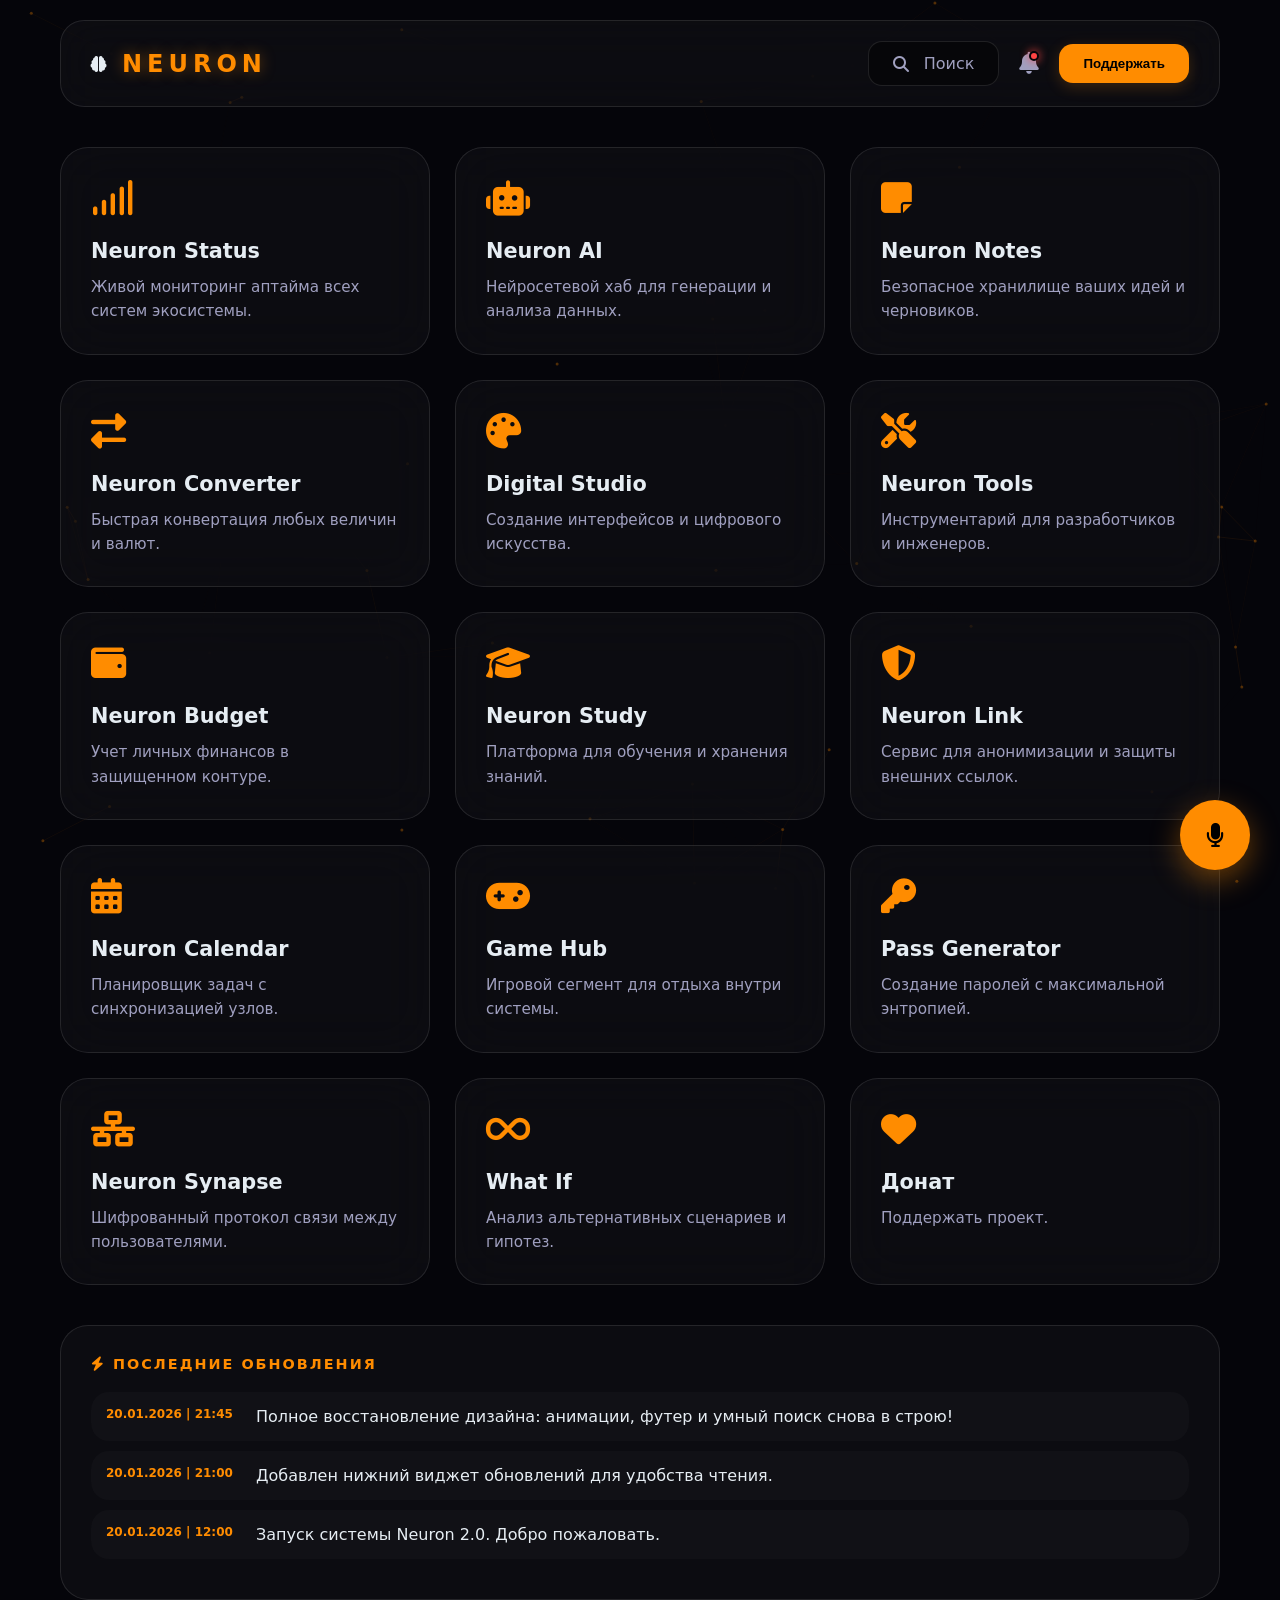
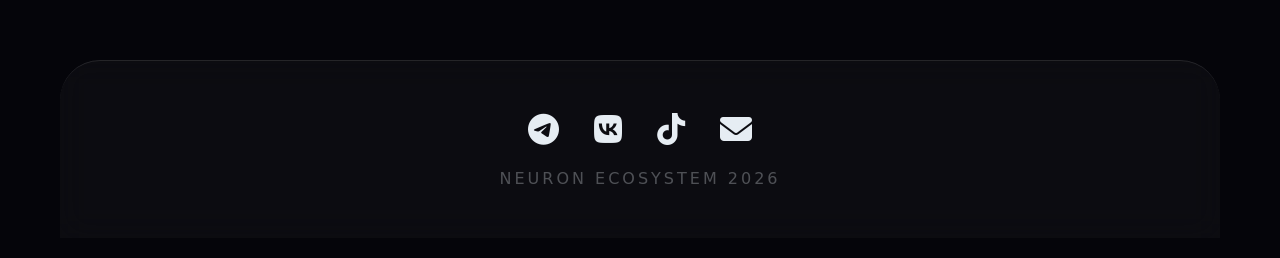
==== commit 8eb2caf2: "Update index.html" ====
--- a/index.html
+++ b/index.html
@@ -25,6 +25,12 @@
             min-height: 100vh;
         }
 
+        /* SCROLLBAR */
+        ::-webkit-scrollbar { width: 8px; }
+        ::-webkit-scrollbar-track { background: #0a0b14; }
+        ::-webkit-scrollbar-thumb { background: #333; border-radius: 4px; }
+        ::-webkit-scrollbar-thumb:hover { background: var(--accent); }
+
         #canvas { position: fixed; top: 0; left: 0; z-index: -1; filter: blur(0.4px); }
         .container { max-width: 1200px; margin: 0 auto; padding: 20px; }
 
@@ -54,17 +60,53 @@
             box-shadow: 0 0 10px #ff4444;
         }
 
-        .news-dropdown {
-            position: absolute; top: 55px; right: 0; width: 320px;
-            background: #0a0b14; border: 1px solid var(--accent);
-            border-radius: 20px; backdrop-filter: blur(30px); display: none;
-            flex-direction: column; z-index: 9999;
-            box-shadow: 0 20px 50px rgba(0,0,0,0.8);
-        }
-        .news-dropdown.show { display: flex; animation: slideDown 0.3s ease; }
-        .news-item { padding: 15px; border-bottom: 1px solid rgba(255,255,255,0.05); }
-        .news-date { font-size: 0.7rem; color: var(--accent); font-weight: bold; display: block; margin-bottom: 5px; }
-        .news-text { font-size: 0.85rem; line-height: 1.4; color: var(--text-dim); }
+        /* ЦЕНТРАЛЬНОЕ ОКНО УВЕДОМЛЕНИЙ (НОВОЕ) */
+        .news-overlay {
+            position: fixed; top: 0; left: 0; width: 100%; height: 100%;
+            background: rgba(5, 5, 10, 0.85); /* Затемнение фона */
+            z-index: 9999;
+            display: none; justify-content: center; align-items: center;
+            backdrop-filter: blur(8px);
+        }
+        .news-overlay.show { display: flex; animation: fadeIn 0.3s ease; }
+
+        .news-central-card {
+            background: #0a0b14; 
+            width: 90%; max-width: 500px;
+            border: 1px solid var(--accent);
+            border-radius: 24px;
+            box-shadow: 0 0 50px rgba(255, 140, 0, 0.15);
+            display: flex; flex-direction: column;
+            overflow: hidden;
+            animation: zoomIn 0.3s cubic-bezier(0.175, 0.885, 0.32, 1.275);
+        }
+
+        .news-card-header {
+            padding: 20px 25px;
+            background: rgba(255, 140, 0, 0.05);
+            border-bottom: 1px solid rgba(255,255,255,0.1);
+            display: flex; justify-content: space-between; align-items: center;
+        }
+        .news-card-header h3 { color: var(--text); font-weight: 700; letter-spacing: 1px; font-size: 1.2rem; }
+        .news-close-btn { color: var(--text-dim); cursor: pointer; font-size: 1.2rem; transition: 0.3s; }
+        .news-close-btn:hover { color: var(--accent); transform: rotate(90deg); }
+
+        .news-card-content {
+            padding: 10px 0;
+            max-height: 60vh;
+            overflow-y: auto;
+        }
+
+        .news-item { 
+            padding: 20px 25px; 
+            border-bottom: 1px solid rgba(255,255,255,0.05); 
+            transition: 0.2s;
+        }
+        .news-item:last-child { border-bottom: none; }
+        .news-item:hover { background: rgba(255,255,255,0.02); }
+
+        .news-date { font-size: 0.75rem; color: var(--accent); font-weight: bold; display: block; margin-bottom: 8px; letter-spacing: 1px; }
+        .news-text { font-size: 0.95rem; line-height: 1.5; color: var(--text-dim); }
 
         /* КНОПКИ */
         .btn-donate {
@@ -133,11 +175,12 @@
         /* АНИМАЦИИ */
         @keyframes fadeInUp { from { opacity: 0; transform: translateY(30px); } to { opacity: 1; transform: translateY(0); } }
         @keyframes slideDown { from { opacity: 0; transform: translateY(-20px); } to { opacity: 1; transform: translateY(0); } }
+        @keyframes fadeIn { from { opacity: 0; } to { opacity: 1; } }
+        @keyframes zoomIn { from { opacity: 0; transform: scale(0.9); } to { opacity: 1; transform: scale(1); } }
 
         /* МОБИЛКА */
         @media (max-width: 768px) {
             .header-ui { flex-direction: column; gap: 20px; }
-            .news-dropdown { position: fixed; top: 50%; left: 50%; transform: translate(-50%, -50%) !important; width: 90%; }
             .news-widget-item { flex-direction: column; gap: 5px; }
         }
     </style>
@@ -159,9 +202,6 @@
                     <i class="fas fa-bell"></i>
                     <span class="bell-dot" id="bell-dot"></span>
                 </button>
-                <div class="news-dropdown" id="news-dropdown">
-                    <div id="news-list"></div>
-                </div>
             </div>
             <button class="btn-donate" onclick="toggleDonate()">Поддержать</button>
         </div>
@@ -185,6 +225,17 @@
         </div>
         <p style="margin-top:20px; opacity:0.3; letter-spacing:3px">NEURON ECOSYSTEM 2026</p>
     </footer>
+</div>
+
+<div id="news-overlay" class="news-overlay" onclick="toggleNewsDropdown()">
+    <div class="news-central-card" onclick="event.stopPropagation()">
+        <div class="news-card-header">
+            <h3><i class="fas fa-bell" style="color:var(--accent); margin-right:10px;"></i>Уведомления</h3>
+            <i class="fas fa-times news-close-btn" onclick="toggleNewsDropdown()"></i>
+        </div>
+        <div class="news-card-content" id="news-list">
+            </div>
+    </div>
 </div>
 
 <div id="search-modal" onclick="toggleSearch()" style="display:none; position:fixed; top:0; left:0; width:100%; height:100%; background:rgba(5,5,10,0.98); z-index:10000; justify-content:center; padding-top:10vh;">
@@ -237,7 +288,7 @@
         // Новости
         const list = document.getElementById('news-list');
         const widget = document.getElementById('news-widget-list');
-        list.innerHTML = ALL_NEWS.slice(0, 3).map(n => `<div class="news-item"><span class="news-date">${n.date}</span><div class="news-text">${n.text}</div></div>`).join('');
+        list.innerHTML = ALL_NEWS.map(n => `<div class="news-item"><span class="news-date">${n.date}</span><div class="news-text">${n.text}</div></div>`).join('');
         widget.innerHTML = ALL_NEWS.slice(0, 3).map(n => `<div class="news-widget-item"><div class="news-widget-date">${n.date}</div><div class="news-widget-text">${n.text}</div></div>`).join('');
 
         const lastRead = localStorage.getItem('last_news_id') || 0;
@@ -265,7 +316,7 @@
     });
 
     function toggleNewsDropdown() {
-        const d = document.getElementById('news-dropdown');
+        const d = document.getElementById('news-overlay');
         d.classList.toggle('show');
         if(d.classList.contains('show')) {
             document.getElementById('bell-dot').style.display = 'none';
@@ -321,10 +372,6 @@
     draw();
     init();
 
-    // Закрытие при клике мимо
-    window.onclick = (e) => {
-        if (!e.target.closest('.notification-container')) document.getElementById('news-dropdown').classList.remove('show');
-    };
 </script>
 
 </body>
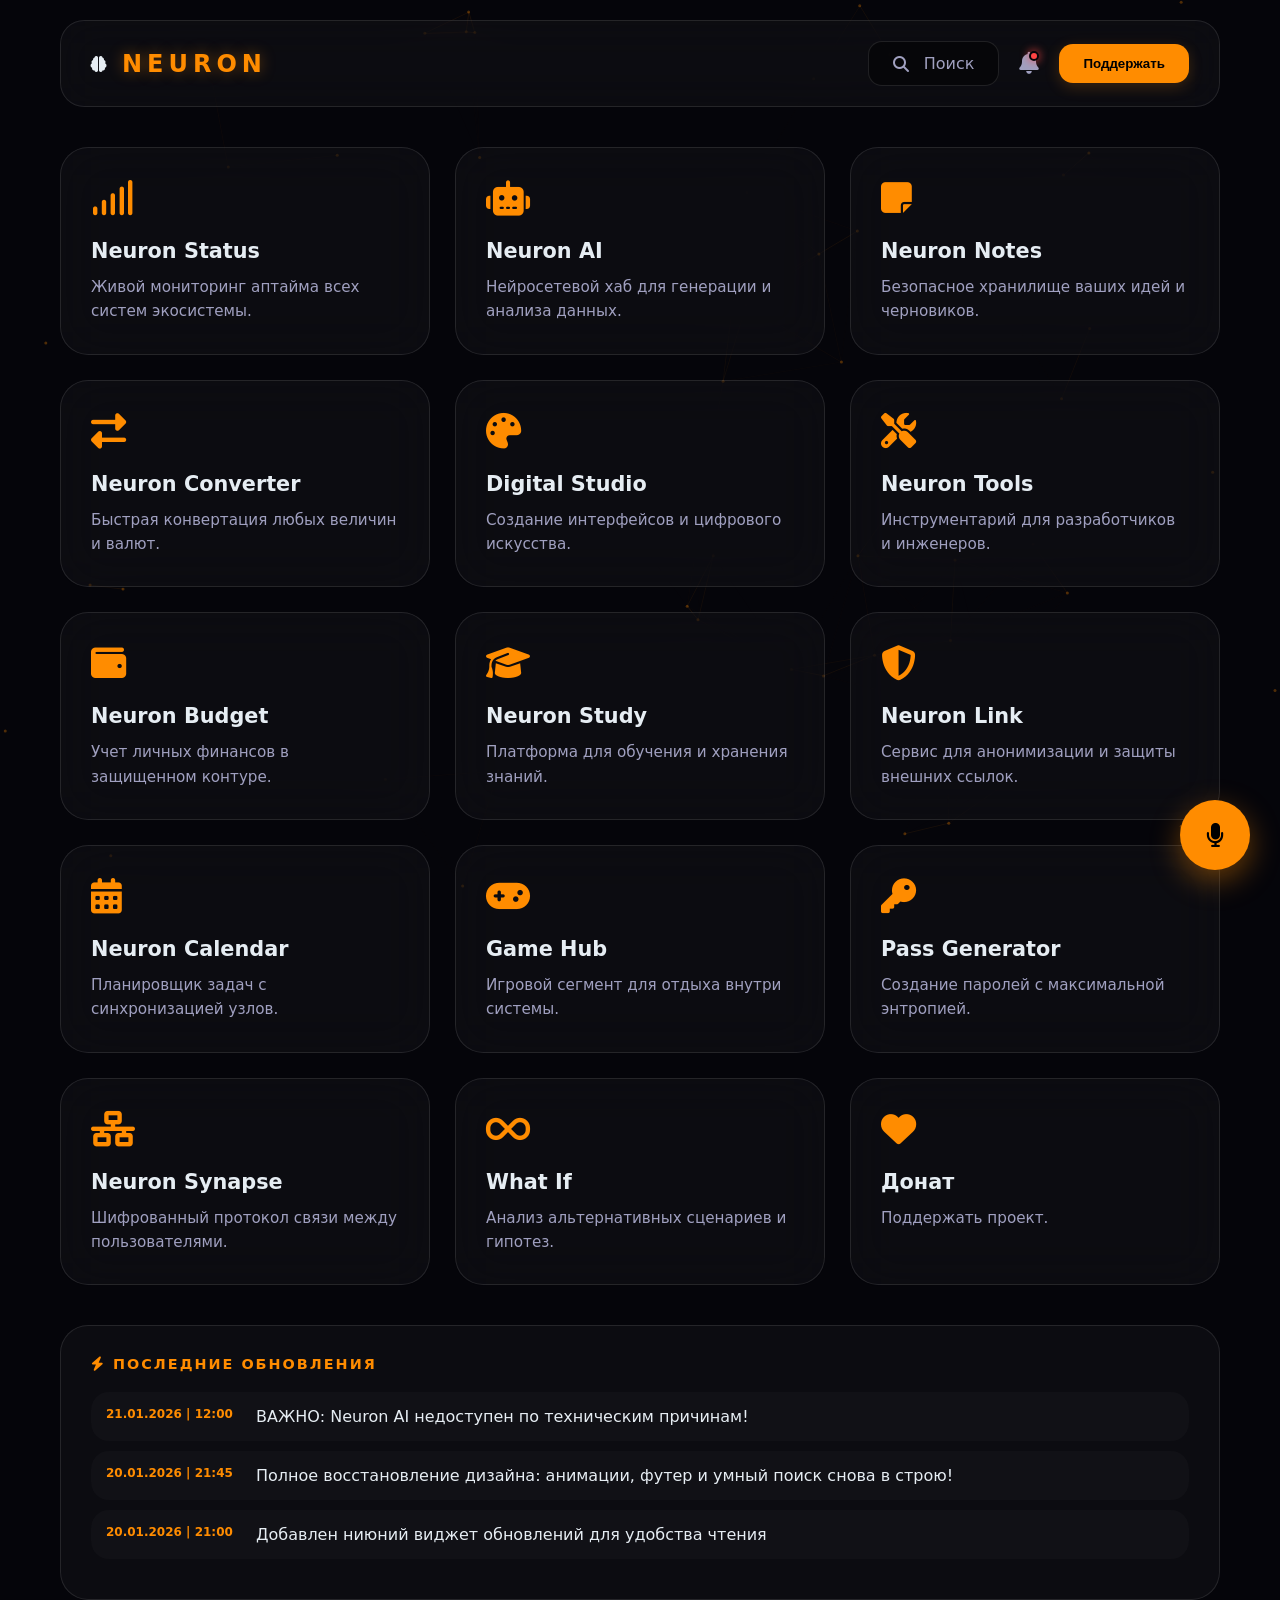
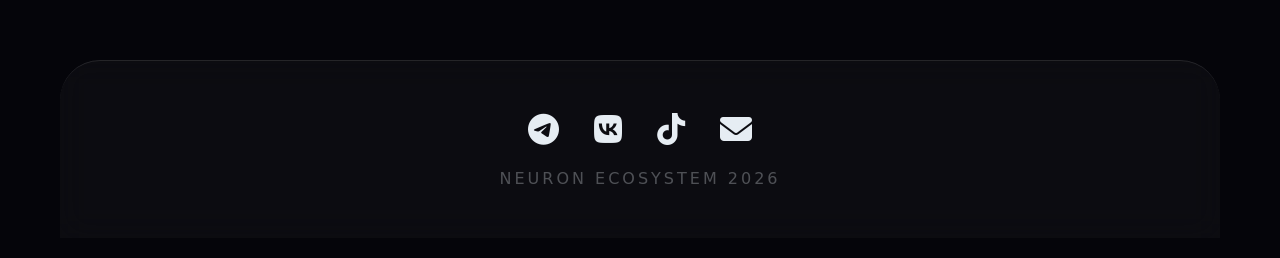
==== commit dc2a0858: "Update index.html" ====
--- a/index.html
+++ b/index.html
@@ -269,9 +269,9 @@
     ];
 
     const ALL_NEWS = [
-        { id: 3, date: "20.01.2026 | 21:45", text: "Полное восстановление дизайна: анимации, футер и умный поиск снова в строю!" },
-        { id: 2, date: "20.01.2026 | 21:00", text: "Добавлен нижний виджет обновлений для удобства чтения." },
-        { id: 1, date: "20.01.2026 | 12:00", text: "Запуск системы Neuron 2.0. Добро пожаловать." }
+        { id: 3, date: "21.01.2026 | 12:00", text: "ВАЖНО: Neuron AI недоступен по техническим причинам!" },
+        { id: 2, date: "20.01.2026 | 21:45", text: "Полное восстановление дизайна: анимации, футер и умный поиск снова в строю!" },
+        { id: 1, date: "20.01.2026 | 21:00", text: "Добавлен ниюний виджет обновлений для удобства чтения" }
     ];
 
     function init() {
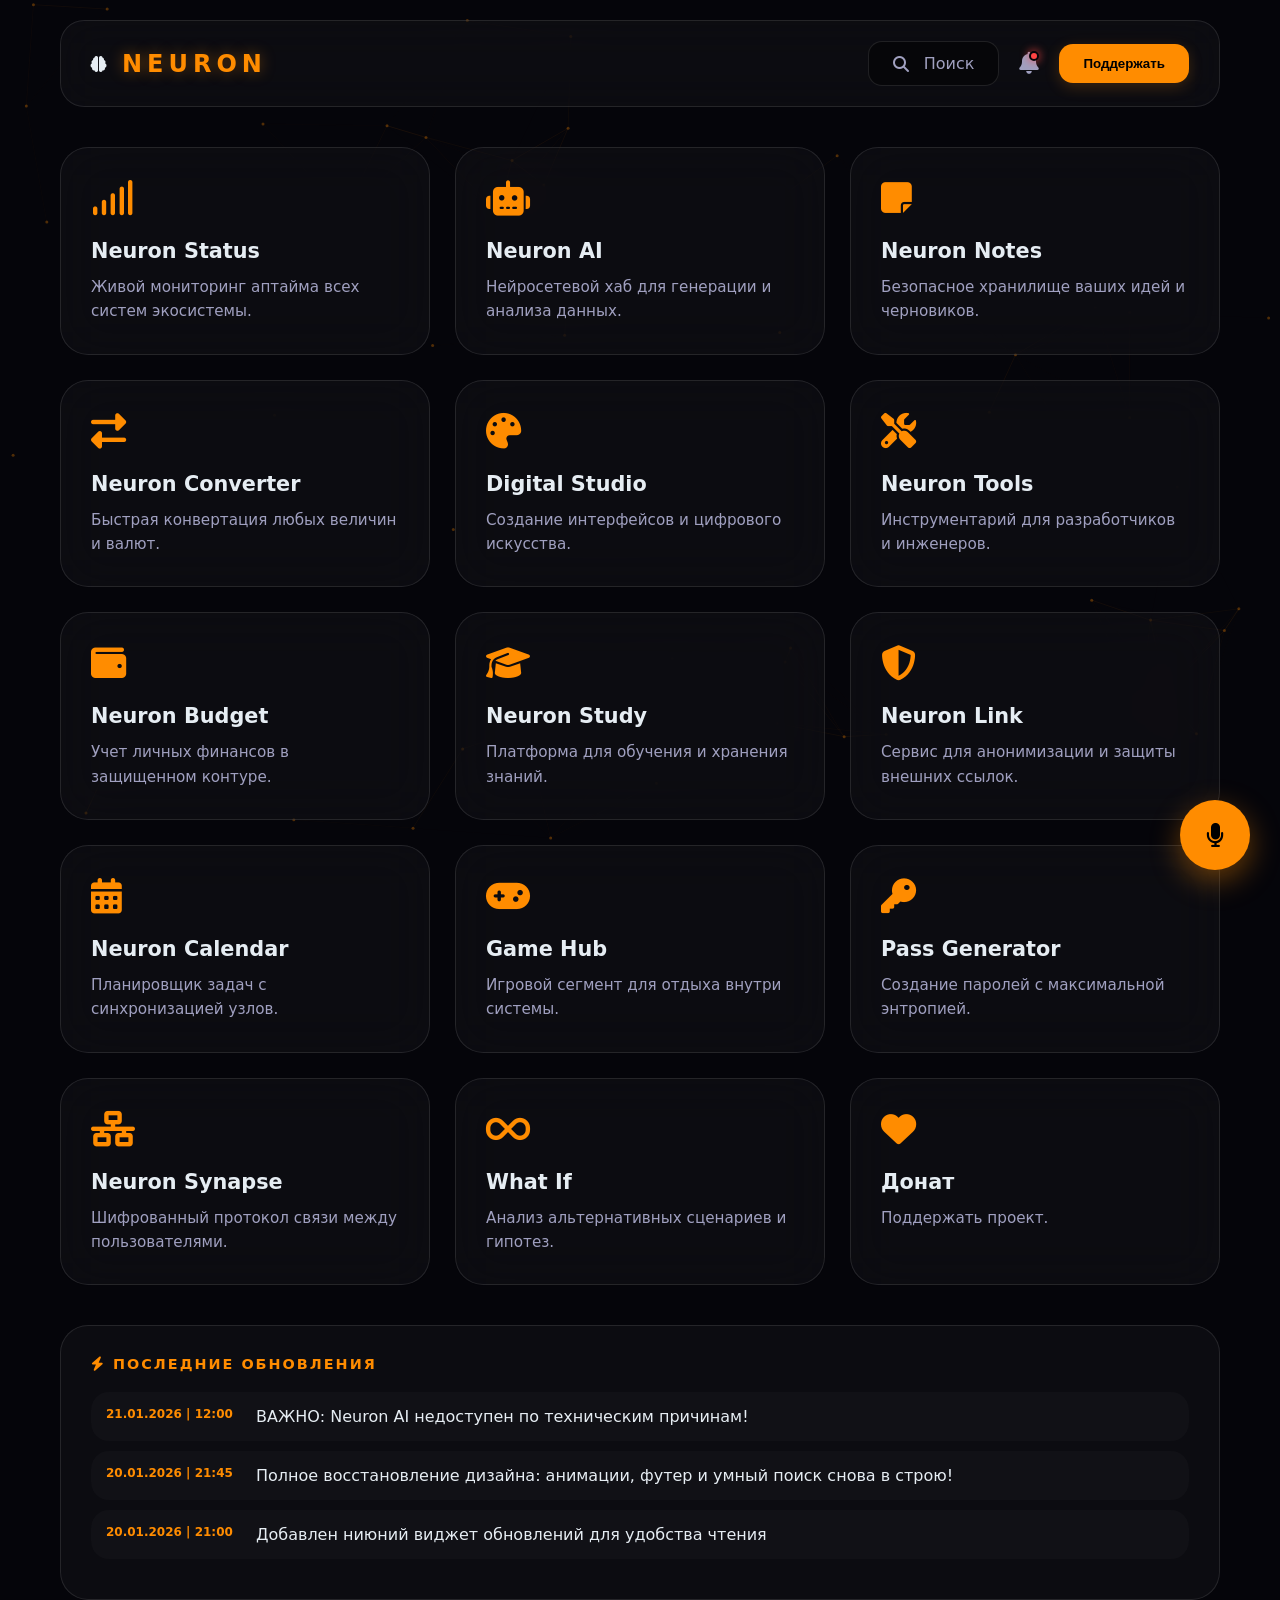
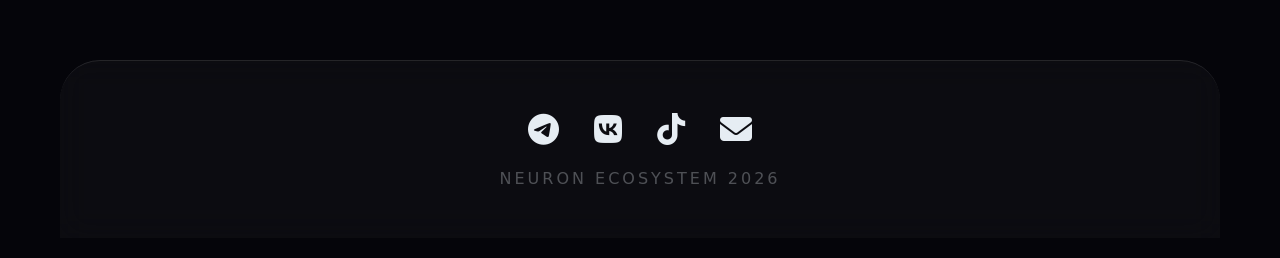
==== commit 4f19ad16: "Update index.html" ====
--- a/index.html
+++ b/index.html
@@ -253,7 +253,7 @@
     const services = [
         { name: "Neuron Status", url: "https://status.neuron-p2p.ru", icon: "fa-signal", desc: "Живой мониторинг аптайма всех систем экосистемы.", tags: ["статус", "онлайн", "status", "работа", "мониторинг", "раб"] }, 
         { name: "Neuron AI", url: "https://neuron-ai-eta.vercel.app/", icon: "fa-robot", desc: "Нейросетевой хаб для генерации и анализа данных.", tags: ["ии", "ai", "нейросеть", "нейронка", "гпт", "нейро", "иишка", "генерация"] }, 
-        { name: "Neuron Notes", url: "notes.html", icon: "fa-sticky-note", desc: "Безопасное хранилище ваших идей и черновиков.", tags: ["заметки", "блокнот", "текст", "запиши", "напиши", "заметочка", "заметка", "метка", "меточка"] }, 
+        { name: "Neuron Notes", url: "https://notes.neuron-p2p.ru", icon: "fa-sticky-note", desc: "Безопасное хранилище ваших идей и черновиков.", tags: ["заметки", "блокнот", "текст", "запиши", "напиши", "заметочка", "заметка", "метка", "меточка"] }, 
         { name: "Neuron Converter", url: "https://converter.neuron-p2p.ru", icon: "fa-exchange-alt", desc: "Быстрая конвертация любых величин и валют.", tags: ["конвертер", "валюта", "деньги", "перевод"] }, 
         { name: "Digital Studio", url: "studio.html", icon: "fa-palette", desc: "Создание интерфейсов и цифрового искусства.", tags: ["студия", "дизайн", "studio", "сайт", "домен"] }, 
         { name: "Neuron Tools", url: "https://tools.neuron-p2p.ru", icon: "fa-tools", desc: "Инструментарий для разработчиков и инженеров.", tags: ["тулс", "инструменты", "tools", "инструмент"] }, 
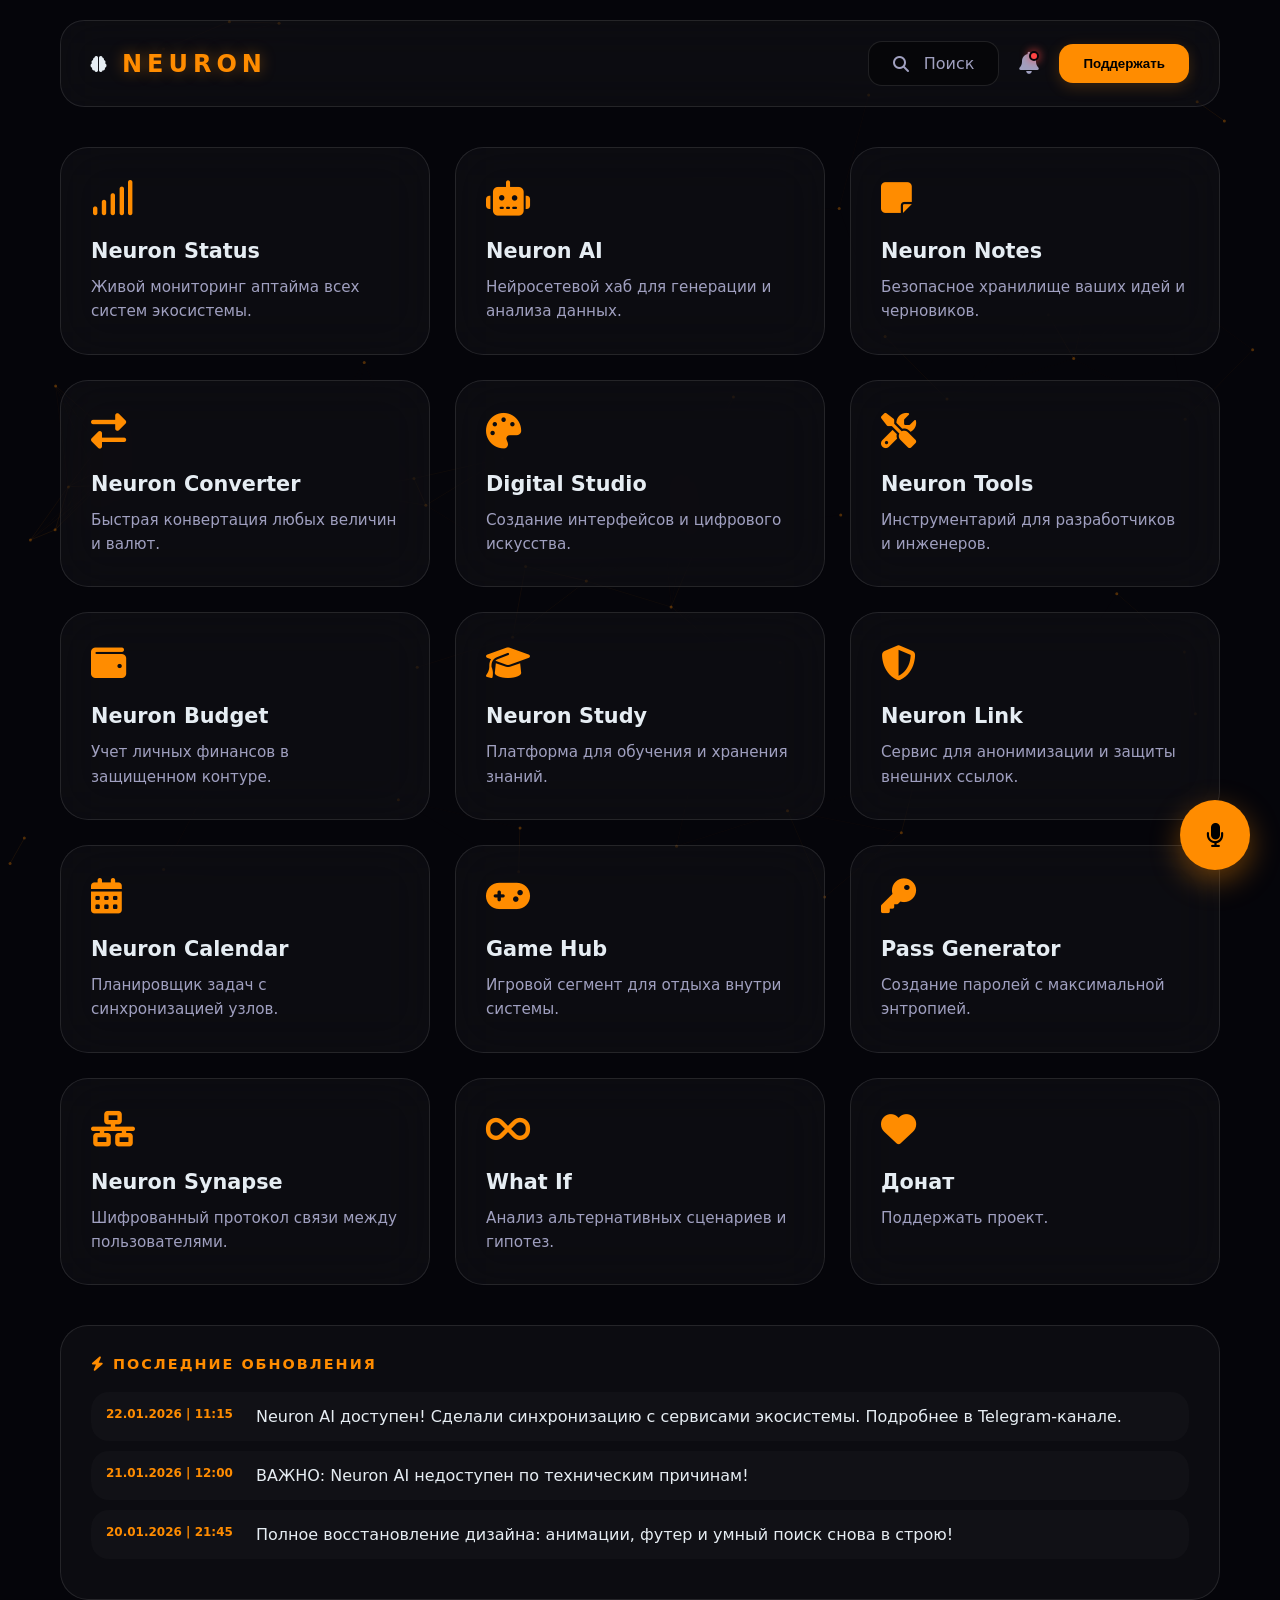
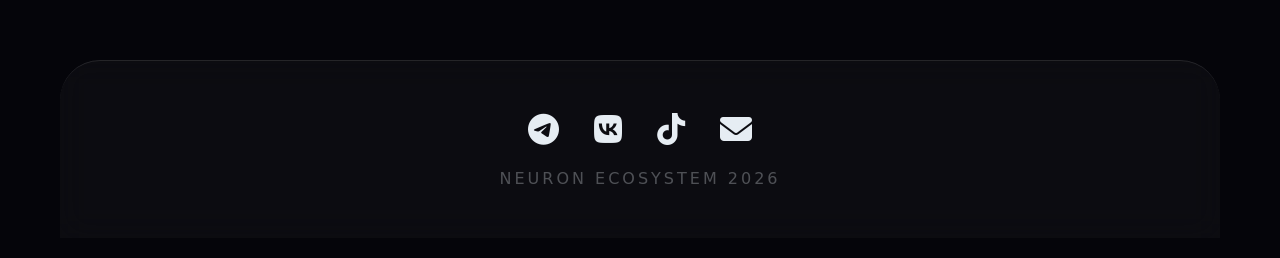
==== commit 9779c502: "Update index.html" ====
--- a/index.html
+++ b/index.html
@@ -269,9 +269,9 @@
     ];
 
     const ALL_NEWS = [
-        { id: 3, date: "21.01.2026 | 12:00", text: "ВАЖНО: Neuron AI недоступен по техническим причинам!" },
-        { id: 2, date: "20.01.2026 | 21:45", text: "Полное восстановление дизайна: анимации, футер и умный поиск снова в строю!" },
-        { id: 1, date: "20.01.2026 | 21:00", text: "Добавлен ниюний виджет обновлений для удобства чтения" }
+        { id: 3, date: "22.01.2026 | 11:15", text: "Neuron AI доступен! Сделали синхронизацию с сервисами экосистемы. Подробнее в Telegram-канале." },
+        { id: 2, date: "21.01.2026 | 12:00", text: "ВАЖНО: Neuron AI недоступен по техническим причинам!" },
+        { id: 1, date: "20.01.2026 | 21:45", text: "Полное восстановление дизайна: анимации, футер и умный поиск снова в строю!" }
     ];
 
     function init() {
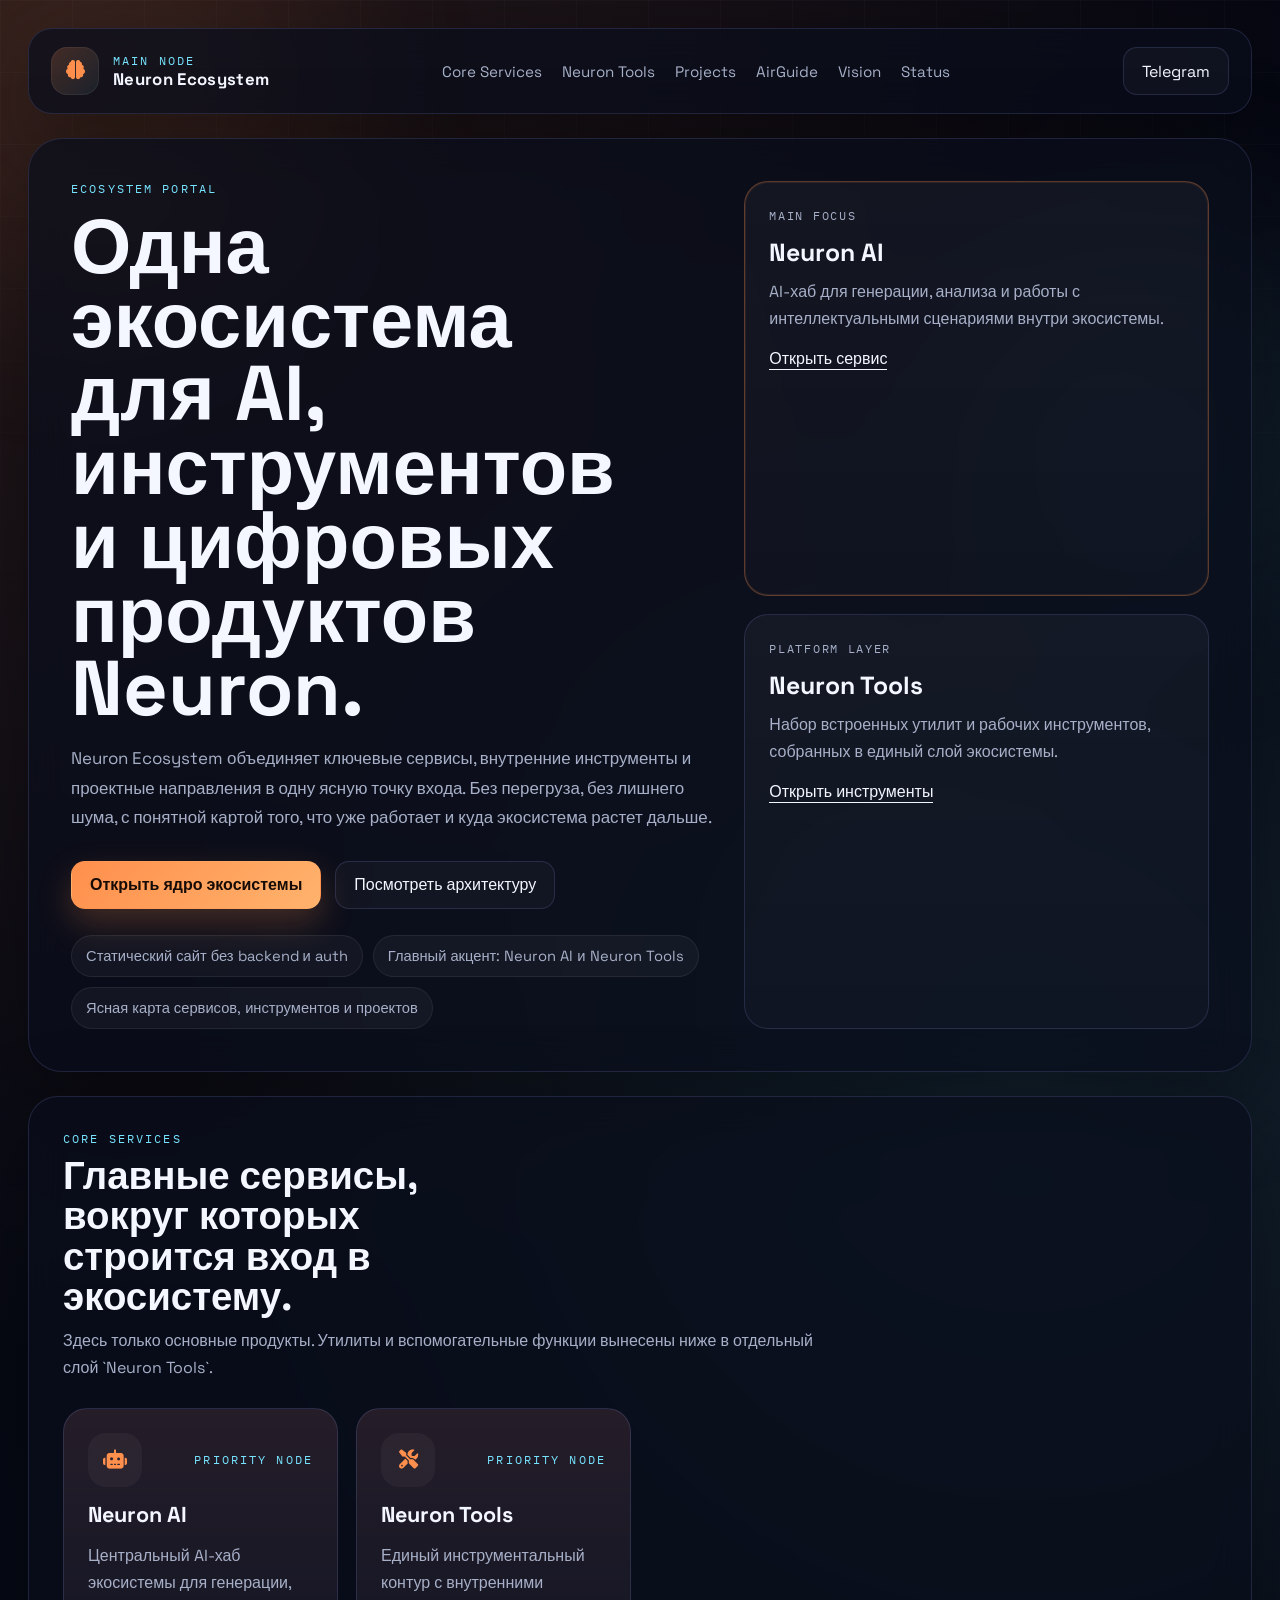
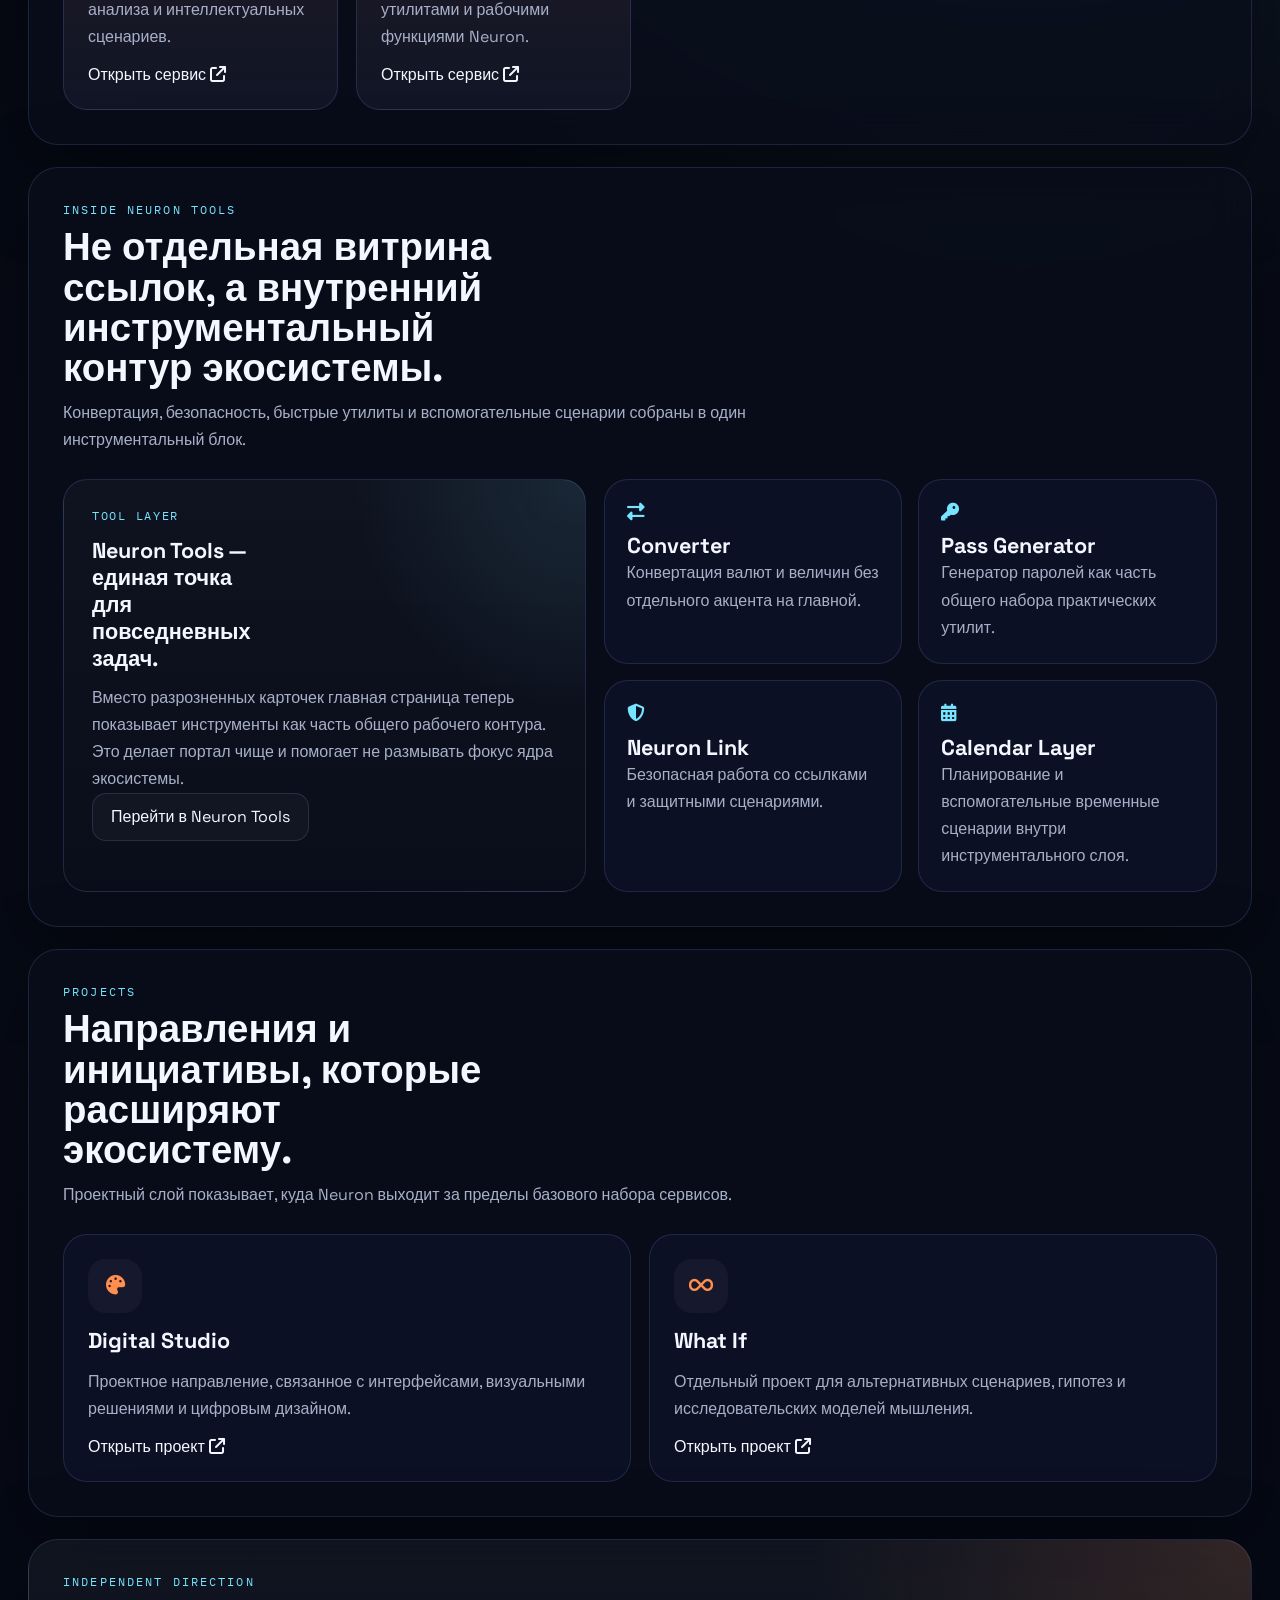
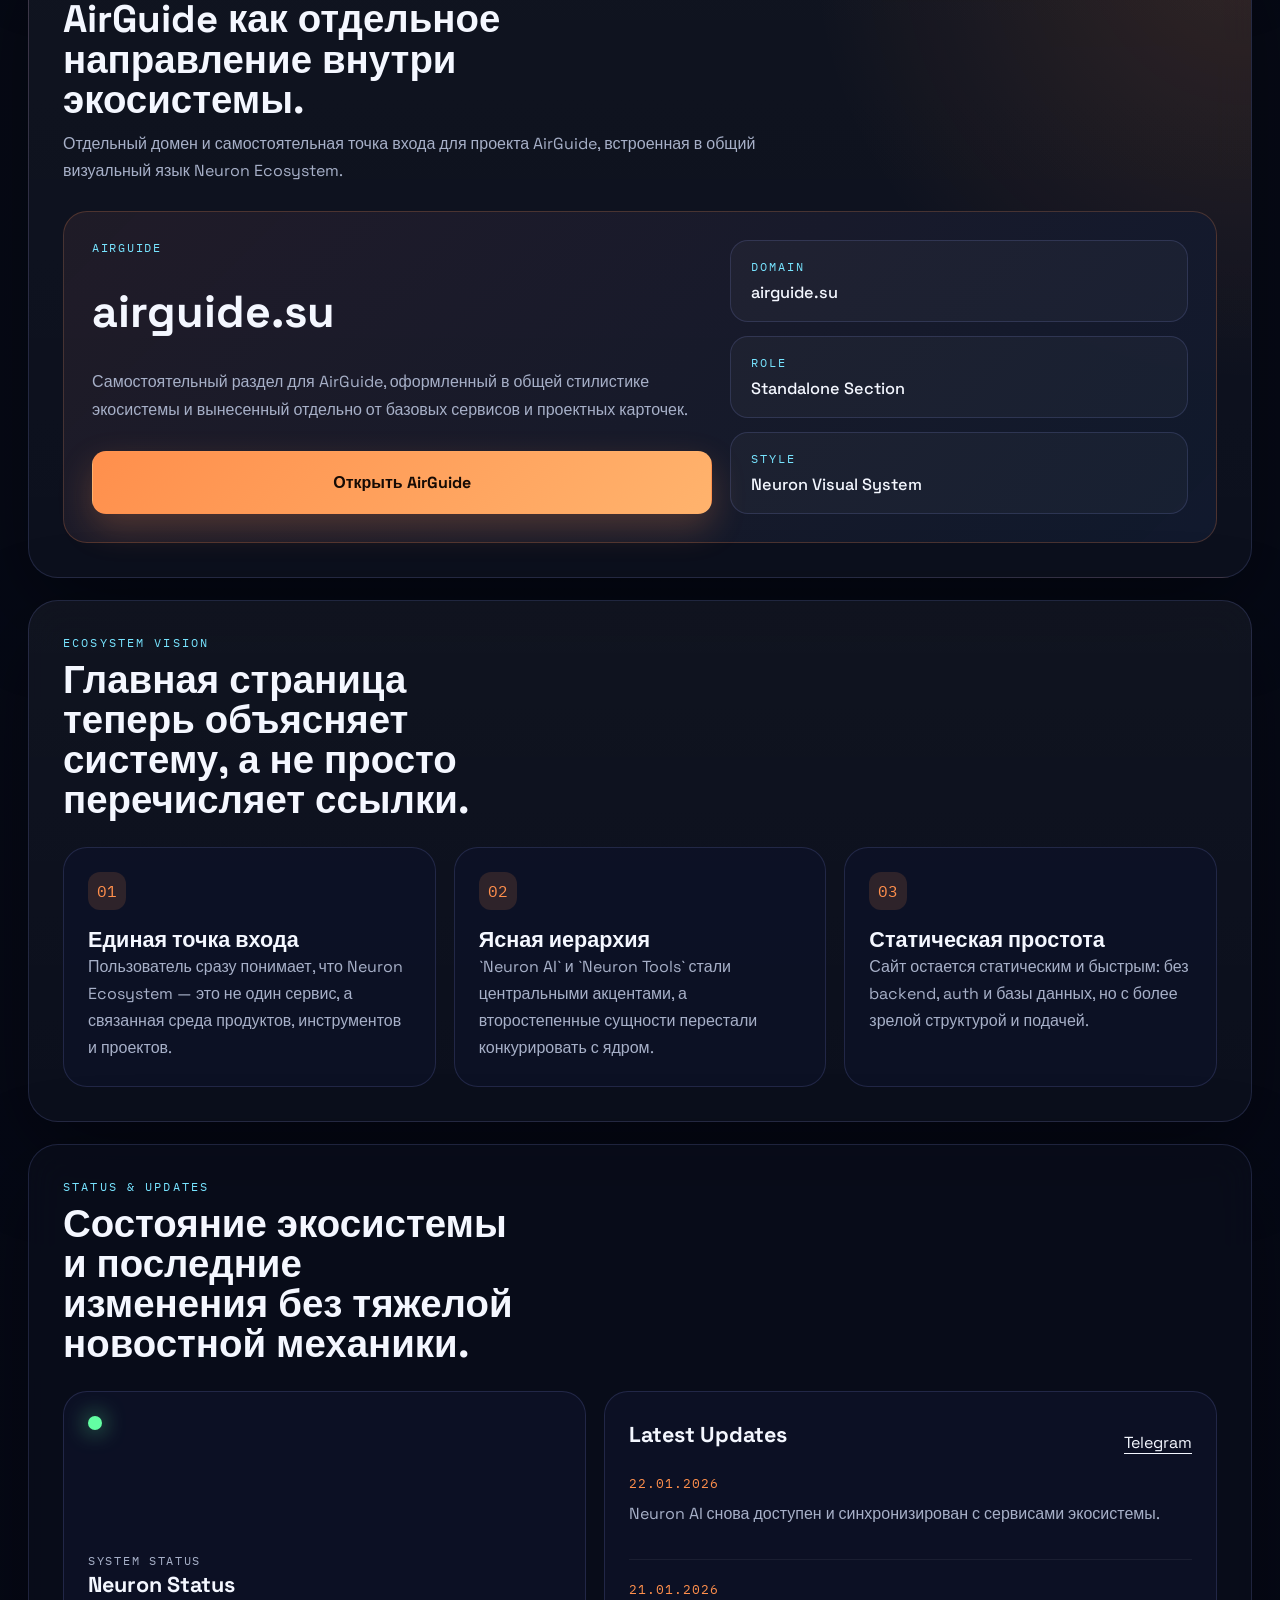
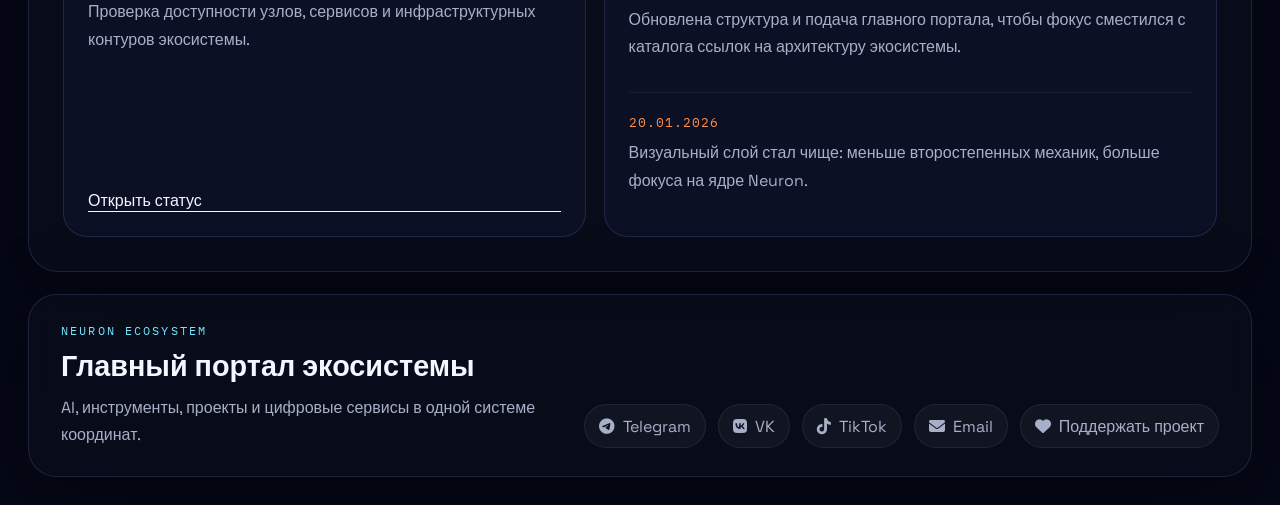
==== commit 542fb5a5: "Add AirGuide section to homepage" ====
--- a/index.html
+++ b/index.html
@@ -1,378 +1,221 @@
-<!DOCTYPE html>
+﻿<!DOCTYPE html>
 <html lang="ru">
 <head>
     <meta charset="UTF-8">
     <meta name="viewport" content="width=device-width, initial-scale=1.0">
     <title>Neuron Ecosystem | Main Node</title>
+    <meta name="description" content="Главная точка входа в Neuron Ecosystem: AI, инструменты, проекты и статус экосистемы.">
+    <link rel="preconnect" href="https://fonts.googleapis.com">
+    <link rel="preconnect" href="https://fonts.gstatic.com" crossorigin>
+    <link href="https://fonts.googleapis.com/css2?family=Space+Grotesk:wght@400;500;700&family=IBM+Plex+Mono:wght@400;500&display=swap" rel="stylesheet">
     <link rel="stylesheet" href="https://cdnjs.cloudflare.com/ajax/libs/font-awesome/6.4.0/css/all.min.css">
-    <style>
-        :root {
-            --bg: #05050a;
-            --accent: #ff8c00;
-            --accent-glow: rgba(255, 140, 0, 0.4);
-            --glass: rgba(255, 255, 255, 0.03);
-            --glass-border: rgba(255, 255, 255, 0.1);
-            --text: #e6edf3;
-            --text-dim: #a0a0c0;
-        }
-
-        * { margin: 0; padding: 0; box-sizing: border-box; }
-        body { 
-            background: var(--bg); 
-            color: var(--text); 
-            font-family: 'Segoe UI', system-ui, sans-serif; 
-            overflow-x: hidden; 
-            min-height: 100vh;
-        }
-
-        /* SCROLLBAR */
-        ::-webkit-scrollbar { width: 8px; }
-        ::-webkit-scrollbar-track { background: #0a0b14; }
-        ::-webkit-scrollbar-thumb { background: #333; border-radius: 4px; }
-        ::-webkit-scrollbar-thumb:hover { background: var(--accent); }
-
-        #canvas { position: fixed; top: 0; left: 0; z-index: -1; filter: blur(0.4px); }
-        .container { max-width: 1200px; margin: 0 auto; padding: 20px; }
-
-        /* HEADER */
-        .header-ui {
-            display: flex; justify-content: space-between; align-items: center; margin-bottom: 40px;
-            backdrop-filter: blur(20px); padding: 20px 30px; border-radius: 24px;
-            border: 1px solid var(--glass-border); background: var(--glass);
-            animation: slideDown 0.8s cubic-bezier(0.22, 1, 0.36, 1);
-            position: relative; z-index: 1000;
-        }
-
-        .logo-box { display: flex; align-items: center; gap: 15px; }
-        .logo-text { font-size: 1.5rem; font-weight: 800; letter-spacing: 5px; color: var(--accent); text-transform: uppercase; text-shadow: 0 0 15px var(--accent-glow); }
-
-        .nav-actions { display: flex; gap: 15px; align-items: center; }
-
-        /* КОЛОКОЛЬЧИК */
-        .notification-container { position: relative; }
-        .notification-bell {
-            background: none; border: none; color: var(--text-dim);
-            font-size: 1.4rem; cursor: pointer; transition: 0.3s; padding: 5px;
-        }
-        .bell-dot {
-            position: absolute; top: 5px; right: 5px; width: 10px; height: 10px;
-            background: #ff4444; border-radius: 50%; border: 2px solid var(--bg); display: none;
-            box-shadow: 0 0 10px #ff4444;
-        }
-
-        /* ЦЕНТРАЛЬНОЕ ОКНО УВЕДОМЛЕНИЙ (НОВОЕ) */
-        .news-overlay {
-            position: fixed; top: 0; left: 0; width: 100%; height: 100%;
-            background: rgba(5, 5, 10, 0.85); /* Затемнение фона */
-            z-index: 9999;
-            display: none; justify-content: center; align-items: center;
-            backdrop-filter: blur(8px);
-        }
-        .news-overlay.show { display: flex; animation: fadeIn 0.3s ease; }
-
-        .news-central-card {
-            background: #0a0b14; 
-            width: 90%; max-width: 500px;
-            border: 1px solid var(--accent);
-            border-radius: 24px;
-            box-shadow: 0 0 50px rgba(255, 140, 0, 0.15);
-            display: flex; flex-direction: column;
-            overflow: hidden;
-            animation: zoomIn 0.3s cubic-bezier(0.175, 0.885, 0.32, 1.275);
-        }
-
-        .news-card-header {
-            padding: 20px 25px;
-            background: rgba(255, 140, 0, 0.05);
-            border-bottom: 1px solid rgba(255,255,255,0.1);
-            display: flex; justify-content: space-between; align-items: center;
-        }
-        .news-card-header h3 { color: var(--text); font-weight: 700; letter-spacing: 1px; font-size: 1.2rem; }
-        .news-close-btn { color: var(--text-dim); cursor: pointer; font-size: 1.2rem; transition: 0.3s; }
-        .news-close-btn:hover { color: var(--accent); transform: rotate(90deg); }
-
-        .news-card-content {
-            padding: 10px 0;
-            max-height: 60vh;
-            overflow-y: auto;
-        }
-
-        .news-item { 
-            padding: 20px 25px; 
-            border-bottom: 1px solid rgba(255,255,255,0.05); 
-            transition: 0.2s;
-        }
-        .news-item:last-child { border-bottom: none; }
-        .news-item:hover { background: rgba(255,255,255,0.02); }
-
-        .news-date { font-size: 0.75rem; color: var(--accent); font-weight: bold; display: block; margin-bottom: 8px; letter-spacing: 1px; }
-        .news-text { font-size: 0.95rem; line-height: 1.5; color: var(--text-dim); }
-
-        /* КНОПКИ */
-        .btn-donate {
-            background: var(--accent); color: #000; border: none; padding: 12px 24px; 
-            border-radius: 14px; font-weight: 800; cursor: pointer; transition: all 0.4s;
-            box-shadow: 0 4px 15px rgba(255, 140, 0, 0.2);
-        }
-        .btn-donate:hover { transform: translateY(-2px); box-shadow: 0 8px 25px var(--accent-glow); }
-
-        .search-trigger {
-            background: rgba(0,0,0,0.4); border: 1px solid var(--glass-border);
-            padding: 12px 24px; border-radius: 14px; color: var(--text-dim);
-            cursor: pointer; display: flex; align-items: center; gap: 15px; transition: 0.3s;
-        }
-        .search-trigger:hover { border-color: var(--accent); background: rgba(255,255,255,0.05); }
-
-        /* СЕТКА СЕРВИСОВ */
-        .services-grid { 
-            display: grid; grid-template-columns: repeat(auto-fit, minmax(280px, 1fr)); 
-            gap: 25px; margin-bottom: 40px; position: relative; z-index: 1;
-        }
-
-        .node-card {
-            background: var(--glass); backdrop-filter: blur(25px); border: 1px solid var(--glass-border);
-            border-radius: 28px; padding: 30px; text-decoration: none; color: inherit;
-            display: flex; flex-direction: column; height: 100%;
-            transition: all 0.5s cubic-bezier(0.175, 0.885, 0.32, 1.275);
-            animation: fadeInUp 0.6s ease backwards; position: relative; overflow: hidden;
-        }
-        .node-card:hover {
-            border-color: var(--accent); transform: translateY(-12px) scale(1.02);
-            box-shadow: 0 20px 40px rgba(0,0,0,0.4);
-            background: rgba(255, 255, 255, 0.05);
-        }
-        .node-icon { font-size: 2.2rem; color: var(--accent); margin-bottom: 20px; transition: 0.4s; }
-        .node-card:hover .node-icon { transform: scale(1.2) rotate(5deg); }
-        .node-title { font-size: 1.3rem; font-weight: 700; margin-bottom: 12px; }
-        .node-desc { font-size: 0.95rem; color: var(--text-dim); line-height: 1.6; }
-
-        /* НИЖНИЙ ЖУРНАЛ */
-        .news-widget {
-            background: var(--glass); border: 1px solid var(--glass-border);
-            border-radius: 28px; padding: 30px; margin-bottom: 60px;
-            animation: fadeInUp 0.8s ease backwards; animation-delay: 0.4s;
-        }
-        .news-widget-header { color: var(--accent); font-weight: 800; margin-bottom: 20px; letter-spacing: 2px; font-size: 0.9rem; }
-        .news-widget-item { display: flex; gap: 20px; padding: 15px; background: rgba(255,255,255,0.02); border-radius: 18px; margin-bottom: 10px; }
-        .news-widget-date { min-width: 130px; font-size: 0.75rem; color: var(--accent); font-weight: bold; }
-
-        /* FOOTER */
-        .footer { 
-            text-align: center; padding: 50px 20px; border-top: 1px solid var(--glass-border);
-            backdrop-filter: blur(15px); background: var(--glass); border-radius: 40px 40px 0 0;
-        }
-        .social-link { font-size: 2rem; margin: 0 15px; color: var(--text); transition: 0.4s; display: inline-block; }
-        .social-link:hover { color: var(--accent); transform: translateY(-5px) scale(1.2); }
-
-        /* МИКРОФОН */
-        .mic-btn {
-            position: fixed; bottom: 30px; right: 30px; width: 70px; height: 70px;
-            background: var(--accent); border-radius: 50%; display: flex;
-            justify-content: center; align-items: center; cursor: pointer;
-            z-index: 5000; box-shadow: 0 10px 30px var(--accent-glow); transition: 0.3s;
-        }
-
-        /* АНИМАЦИИ */
-        @keyframes fadeInUp { from { opacity: 0; transform: translateY(30px); } to { opacity: 1; transform: translateY(0); } }
-        @keyframes slideDown { from { opacity: 0; transform: translateY(-20px); } to { opacity: 1; transform: translateY(0); } }
-        @keyframes fadeIn { from { opacity: 0; } to { opacity: 1; } }
-        @keyframes zoomIn { from { opacity: 0; transform: scale(0.9); } to { opacity: 1; transform: scale(1); } }
-
-        /* МОБИЛКА */
-        @media (max-width: 768px) {
-            .header-ui { flex-direction: column; gap: 20px; }
-            .news-widget-item { flex-direction: column; gap: 5px; }
-        }
-    </style>
+    <link rel="stylesheet" href="styles.css">
 </head>
 <body>
-
-<canvas id="canvas"></canvas>
-
-<div class="container">
-    <header class="header-ui">
-        <div class="logo-box">
-            <i class="fas fa-brain"></i>
-            <span class="logo-text">Neuron</span>
-        </div>
-        <div class="nav-actions">
-            <div class="search-trigger" onclick="toggleSearch()"><i class="fas fa-search"></i> <span>Поиск</span></div>
-            <div class="notification-container">
-                <button class="notification-bell" onclick="toggleNewsDropdown()">
-                    <i class="fas fa-bell"></i>
-                    <span class="bell-dot" id="bell-dot"></span>
-                </button>
+    <div class="page-shell">
+        <div class="orb orb-a"></div>
+        <div class="orb orb-b"></div>
+        <div class="grid-glow"></div>
+
+        <header class="site-header">
+            <div class="brand-mark">
+                <span class="brand-icon"><i class="fas fa-brain"></i></span>
+                <div>
+                    <p class="eyebrow">Main Node</p>
+                    <a href="#hero" class="brand-name">Neuron Ecosystem</a>
+                </div>
             </div>
-            <button class="btn-donate" onclick="toggleDonate()">Поддержать</button>
-        </div>
-    </header>
-
-    <div class="services-grid" id="main-grid"></div>
-
-    <section class="news-section">
-        <div class="news-widget">
-            <div class="news-widget-header"><i class="fas fa-bolt"></i> ПОСЛЕДНИЕ ОБНОВЛЕНИЯ</div>
-            <div id="news-widget-list"></div>
-        </div>
-    </section>
-
-    <footer class="footer">
-        <div class="social-icons">
-            <a href="https://t.me/neuron_ecosystem" target="_blank" class="social-link"><i class="fab fa-telegram"></i></a>
-            <a href="https://vk.com/club233118101" target="_blank" class="social-link"><i class="fab fa-vk"></i></a>
-            <a href="https://www.tiktok.com/@neuron_eco" target="_blank" class="social-link"><i class="fab fa-tiktok"></i></a>
-            <div class="social-link" onclick="copyEmail()" style="cursor:pointer"><i class="fas fa-envelope"></i></div>
-        </div>
-        <p style="margin-top:20px; opacity:0.3; letter-spacing:3px">NEURON ECOSYSTEM 2026</p>
-    </footer>
-</div>
-
-<div id="news-overlay" class="news-overlay" onclick="toggleNewsDropdown()">
-    <div class="news-central-card" onclick="event.stopPropagation()">
-        <div class="news-card-header">
-            <h3><i class="fas fa-bell" style="color:var(--accent); margin-right:10px;"></i>Уведомления</h3>
-            <i class="fas fa-times news-close-btn" onclick="toggleNewsDropdown()"></i>
-        </div>
-        <div class="news-card-content" id="news-list">
+
+            <nav class="top-nav" aria-label="Основная навигация">
+                <a href="#core-services">Core Services</a>
+                <a href="#tools">Neuron Tools</a>
+                <a href="#projects">Projects</a>
+                <a href="#airguide">AirGuide</a>
+                <a href="#vision">Vision</a>
+                <a href="#status">Status</a>
+            </nav>
+
+            <a class="header-cta" href="https://t.me/neuron_ecosystem" target="_blank" rel="noreferrer">Telegram</a>
+        </header>
+
+        <main>
+            <section class="hero-section" id="hero">
+                <div class="hero-copy">
+                    <p class="eyebrow">Ecosystem Portal</p>
+                    <h1>Одна экосистема для AI, инструментов и цифровых продуктов Neuron.</h1>
+                    <p class="hero-text">
+                        Neuron Ecosystem объединяет ключевые сервисы, внутренние инструменты и проектные направления в одну ясную точку входа.
+                        Без перегруза, без лишнего шума, с понятной картой того, что уже работает и куда экосистема растет дальше.
+                    </p>
+                    <div class="hero-actions">
+                        <a class="primary-btn" href="#core-services">Открыть ядро экосистемы</a>
+                        <a class="secondary-btn" href="#vision">Посмотреть архитектуру</a>
+                    </div>
+                    <ul class="hero-signals" id="hero-signals"></ul>
+                </div>
+
+                <aside class="hero-panel">
+                    <div class="signal-card signal-card-main">
+                        <p class="signal-label">Main Focus</p>
+                        <h2>Neuron AI</h2>
+                        <p>AI-хаб для генерации, анализа и работы с интеллектуальными сценариями внутри экосистемы.</p>
+                        <a href="https://neuron-ai-eta.vercel.app/" target="_blank" rel="noreferrer">Открыть сервис</a>
+                    </div>
+
+                    <div class="signal-card">
+                        <p class="signal-label">Platform Layer</p>
+                        <h2>Neuron Tools</h2>
+                        <p>Набор встроенных утилит и рабочих инструментов, собранных в единый слой экосистемы.</p>
+                        <a href="https://tools.neuron-p2p.ru" target="_blank" rel="noreferrer">Открыть инструменты</a>
+                    </div>
+                </aside>
+            </section>
+
+            <section class="section-block" id="core-services">
+                <div class="section-heading">
+                    <p class="eyebrow">Core Services</p>
+                    <h2>Главные сервисы, вокруг которых строится вход в экосистему.</h2>
+                    <p>Здесь только основные продукты. Утилиты и вспомогательные функции вынесены ниже в отдельный слой `Neuron Tools`.</p>
+                </div>
+                <div class="core-grid" id="core-grid"></div>
+            </section>
+
+            <section class="section-block tools-section" id="tools">
+                <div class="section-heading">
+                    <p class="eyebrow">Inside Neuron Tools</p>
+                    <h2>Не отдельная витрина ссылок, а внутренний инструментальный контур экосистемы.</h2>
+                    <p>Конвертация, безопасность, быстрые утилиты и вспомогательные сценарии собраны в один инструментальный блок.</p>
+                </div>
+
+                <div class="tools-layout">
+                    <article class="tools-spotlight">
+                        <div class="tools-badge">Tool Layer</div>
+                        <h3>Neuron Tools — единая точка для повседневных задач.</h3>
+                        <p>
+                            Вместо разрозненных карточек главная страница теперь показывает инструменты как часть общего рабочего контура.
+                            Это делает портал чище и помогает не размывать фокус ядра экосистемы.
+                        </p>
+                        <a class="secondary-btn" href="https://tools.neuron-p2p.ru" target="_blank" rel="noreferrer">Перейти в Neuron Tools</a>
+                    </article>
+
+                    <div class="tools-list" id="tools-list"></div>
+                </div>
+            </section>
+
+            <section class="section-block" id="projects">
+                <div class="section-heading">
+                    <p class="eyebrow">Projects</p>
+                    <h2>Направления и инициативы, которые расширяют экосистему.</h2>
+                    <p>Проектный слой показывает, куда Neuron выходит за пределы базового набора сервисов.</p>
+                </div>
+                <div class="projects-grid" id="projects-grid"></div>
+            </section>
+
+            <section class="section-block airguide-section" id="airguide">
+                <div class="section-heading">
+                    <p class="eyebrow">Independent Direction</p>
+                    <h2>AirGuide как отдельное направление внутри экосистемы.</h2>
+                    <p>Отдельный домен и самостоятельная точка входа для проекта AirGuide, встроенная в общий визуальный язык Neuron Ecosystem.</p>
+                </div>
+
+                <article class="airguide-card">
+                    <div class="airguide-copy">
+                        <div class="tools-badge">AirGuide</div>
+                        <h3>airguide.su</h3>
+                        <p>
+                            Самостоятельный раздел для AirGuide, оформленный в общей стилистике экосистемы и вынесенный отдельно от базовых сервисов и проектных карточек.
+                        </p>
+                        <a class="primary-btn" href="https://airguide.su" target="_blank" rel="noreferrer">Открыть AirGuide</a>
+                    </div>
+
+                    <div class="airguide-meta">
+                        <div class="airguide-chip">
+                            <span class="eyebrow">Domain</span>
+                            <strong>airguide.su</strong>
+                        </div>
+                        <div class="airguide-chip">
+                            <span class="eyebrow">Role</span>
+                            <strong>Standalone Section</strong>
+                        </div>
+                        <div class="airguide-chip">
+                            <span class="eyebrow">Style</span>
+                            <strong>Neuron Visual System</strong>
+                        </div>
+                    </div>
+                </article>
+            </section>
+
+            <section class="section-block vision-section" id="vision">
+                <div class="section-heading">
+                    <p class="eyebrow">Ecosystem Vision</p>
+                    <h2>Главная страница теперь объясняет систему, а не просто перечисляет ссылки.</h2>
+                </div>
+
+                <div class="vision-grid">
+                    <article class="vision-card">
+                        <span>01</span>
+                        <h3>Единая точка входа</h3>
+                        <p>Пользователь сразу понимает, что Neuron Ecosystem — это не один сервис, а связанная среда продуктов, инструментов и проектов.</p>
+                    </article>
+                    <article class="vision-card">
+                        <span>02</span>
+                        <h3>Ясная иерархия</h3>
+                        <p>`Neuron AI` и `Neuron Tools` стали центральными акцентами, а второстепенные сущности перестали конкурировать с ядром.</p>
+                    </article>
+                    <article class="vision-card">
+                        <span>03</span>
+                        <h3>Статическая простота</h3>
+                        <p>Сайт остается статическим и быстрым: без backend, auth и базы данных, но с более зрелой структурой и подачей.</p>
+                    </article>
+                </div>
+            </section>
+
+            <section class="section-block status-section" id="status">
+                <div class="section-heading">
+                    <p class="eyebrow">Status & Updates</p>
+                    <h2>Состояние экосистемы и последние изменения без тяжелой новостной механики.</h2>
+                </div>
+
+                <div class="status-layout">
+                    <article class="status-card">
+                        <div class="status-ping"></div>
+                        <div>
+                            <p class="status-label">System Status</p>
+                            <h3>Neuron Status</h3>
+                            <p>Проверка доступности узлов, сервисов и инфраструктурных контуров экосистемы.</p>
+                        </div>
+                        <a href="https://status.neuron-p2p.ru" target="_blank" rel="noreferrer">Открыть статус</a>
+                    </article>
+
+                    <div class="updates-card">
+                        <div class="updates-head">
+                            <h3>Latest Updates</h3>
+                            <a href="https://t.me/neuron_ecosystem" target="_blank" rel="noreferrer">Telegram</a>
+                        </div>
+                        <div class="updates-list" id="updates-list"></div>
+                    </div>
+                </div>
+            </section>
+        </main>
+
+        <footer class="site-footer">
+            <div>
+                <p class="eyebrow">Neuron Ecosystem</p>
+                <h2>Главный портал экосистемы</h2>
+                <p class="footer-copy">AI, инструменты, проекты и цифровые сервисы в одной системе координат.</p>
             </div>
+
+            <div class="footer-links">
+                <a href="https://t.me/neuron_ecosystem" target="_blank" rel="noreferrer"><i class="fab fa-telegram"></i> Telegram</a>
+                <a href="https://vk.com/club233118101" target="_blank" rel="noreferrer"><i class="fab fa-vk"></i> VK</a>
+                <a href="https://www.tiktok.com/@neuron_eco" target="_blank" rel="noreferrer"><i class="fab fa-tiktok"></i> TikTok</a>
+                <a href="mailto:wertq6306@gmail.com"><i class="fas fa-envelope"></i> Email</a>
+                <a href="https://yoomoney.ru/to/4100119394883694" target="_blank" rel="noreferrer"><i class="fas fa-heart"></i> Поддержать проект</a>
+            </div>
+        </footer>
     </div>
-</div>
-
-<div id="search-modal" onclick="toggleSearch()" style="display:none; position:fixed; top:0; left:0; width:100%; height:100%; background:rgba(5,5,10,0.98); z-index:10000; justify-content:center; padding-top:10vh;">
-    <div class="search-container" onclick="event.stopPropagation()" style="width:90%; max-width:700px">
-        <input type="text" id="search-input" placeholder="Введите название сервиса или тег..." style="width:100%; background:rgba(255,255,255,0.05); border:2px solid var(--accent); color:#fff; padding:20px; border-radius:20px; font-size:1.4rem; outline:none; box-shadow: 0 0 30px var(--accent-glow);">
-        <div id="suggestions" style="margin-top:20px; border-radius:20px; overflow:hidden; background: rgba(255,255,255,0.02);"></div>
-    </div>
-</div>
-
-<div class="mic-btn" id="mic-btn" onclick="toggleVoice()">
-    <i class="fas fa-microphone" style="color:#000; font-size:1.5rem"></i>
-</div>
-
-<script>
-    const services = [
-        { name: "Neuron Status", url: "https://status.neuron-p2p.ru", icon: "fa-signal", desc: "Живой мониторинг аптайма всех систем экосистемы.", tags: ["статус", "онлайн", "status", "работа", "мониторинг", "раб"] }, 
-        { name: "Neuron AI", url: "https://neuron-ai-eta.vercel.app/", icon: "fa-robot", desc: "Нейросетевой хаб для генерации и анализа данных.", tags: ["ии", "ai", "нейросеть", "нейронка", "гпт", "нейро", "иишка", "генерация"] }, 
-        { name: "Neuron Notes", url: "https://notes.neuron-p2p.ru", icon: "fa-sticky-note", desc: "Безопасное хранилище ваших идей и черновиков.", tags: ["заметки", "блокнот", "текст", "запиши", "напиши", "заметочка", "заметка", "метка", "меточка"] }, 
-        { name: "Neuron Converter", url: "https://converter.neuron-p2p.ru", icon: "fa-exchange-alt", desc: "Быстрая конвертация любых величин и валют.", tags: ["конвертер", "валюта", "деньги", "перевод"] }, 
-        { name: "Digital Studio", url: "studio.html", icon: "fa-palette", desc: "Создание интерфейсов и цифрового искусства.", tags: ["студия", "дизайн", "studio", "сайт", "домен"] }, 
-        { name: "Neuron Tools", url: "https://tools.neuron-p2p.ru", icon: "fa-tools", desc: "Инструментарий для разработчиков и инженеров.", tags: ["тулс", "инструменты", "tools", "инструмент"] }, 
-        { name: "Neuron Budget", url: "https://budget.neuron-p2p.ru", icon: "fa-wallet", desc: "Учет личных финансов в защищенном контуре.", tags: ["бюджет", "деньги", "кошелек", "траты", "операции", "операция", "аналитика"] }, 
-        { name: "Neuron Study", url: "https://study.neuron-p2p.ru", icon: "fa-graduation-cap", desc: "Платформа для обучения и хранения знаний.", tags: ["учеба", "школа", "лекции", "учится", "дз", "домашнее задание", "school"] }, 
-        { name: "Neuron Link", url: "https://link.neuron-p2p.ru", icon: "fa-shield-alt", desc: "Сервис для анонимизации и защиты внешних ссылок.", tags: ["линк", "ссылка", "безопасность", "тег"] }, 
-        { name: "Neuron Calendar", url: "https://calendar.neuron-p2p.ru", icon: "fa-calendar-alt", desc: "Планировщик задач с синхронизацией узлов.", tags: ["календарь", "время", "планы", "план", "планировщик", "событие"] }, 
-        { name: "Game Hub", url: "https://game-hub.neuron-p2p.ru", icon: "fa-gamepad", desc: "Игровой сегмент для отдыха внутри системы.", tags: ["игры", "гейм", "отдых", "игра", "пазл", "пазлы", "печать", "2048"] }, 
-        { name: "Pass Generator", url: "https://password-generator.neuron-p2p.ru", icon: "fa-key", desc: "Создание паролей с максимальной энтропией.", tags: ["пароль", "безопасность", "ключ", "пароли", "пас", "пасс", "pass", "password"] }, 
-        { name: "Neuron Synapse", url: "https://synapse.neuron-p2p.ru", icon: "fa-network-wired", desc: "Шифрованный протокол связи между пользователями.", tags: ["чат", "связь", "синапс", "аноним", "разговор", "писать"] }, 
-        { name: "What If", url: "https://ifwhat.ru", icon: "fa-infinity", desc: "Анализ альтернативных сценариев и гипотез.", tags: ["что если", "история", "сценарии", "вдруг", "гипотеза", "сценарий", "альтернатива"] },
-        { name: "Донат", url: "https://yoomoney.ru/to/4100119394883694", icon: "fa-heart", desc: "Поддержать проект.", tags: ["донат", "деньги", "donate", "пожертвование", "помощь", "помочь", "help"] }
-    ];
-
-    const ALL_NEWS = [
-        { id: 3, date: "22.01.2026 | 11:15", text: "Neuron AI доступен! Сделали синхронизацию с сервисами экосистемы. Подробнее в Telegram-канале." },
-        { id: 2, date: "21.01.2026 | 12:00", text: "ВАЖНО: Neuron AI недоступен по техническим причинам!" },
-        { id: 1, date: "20.01.2026 | 21:45", text: "Полное восстановление дизайна: анимации, футер и умный поиск снова в строю!" }
-    ];
-
-    function init() {
-        // Отрисовка сетки с анимацией (задержка --i)
-        const grid = document.getElementById('main-grid');
-        grid.innerHTML = services.map((s, i) => `
-            <a href="${s.url}" class="node-card" target="_blank" style="--i: ${i}">
-                <div class="node-icon"><i class="fas ${s.icon}"></i></div>
-                <h3 class="node-title">${s.name}</h3>
-                <p class="node-desc">${s.desc}</p>
-            </a>
-        `).join('');
-
-        // Новости
-        const list = document.getElementById('news-list');
-        const widget = document.getElementById('news-widget-list');
-        list.innerHTML = ALL_NEWS.map(n => `<div class="news-item"><span class="news-date">${n.date}</span><div class="news-text">${n.text}</div></div>`).join('');
-        widget.innerHTML = ALL_NEWS.slice(0, 3).map(n => `<div class="news-widget-item"><div class="news-widget-date">${n.date}</div><div class="news-widget-text">${n.text}</div></div>`).join('');
-
-        const lastRead = localStorage.getItem('last_news_id') || 0;
-        if (ALL_NEWS[0].id > lastRead) document.getElementById('bell-dot').style.display = 'block';
-    }
-
-    // ЛОГИКА ПОИСКА (ИСПРАВЛЕННАЯ)
-    document.getElementById('search-input').addEventListener('input', (e) => {
-        const val = e.target.value.toLowerCase();
-        const res = document.getElementById('suggestions');
-        res.innerHTML = '';
-        if(!val) return;
-        
-        services.filter(s => s.name.toLowerCase().includes(val) || s.tags.some(t => t.includes(val)))
-            .forEach(s => {
-                const item = document.createElement('div');
-                item.style.padding = '20px';
-                item.style.background = 'rgba(255,255,255,0.05)';
-                item.style.cursor = 'pointer';
-                item.style.borderBottom = '1px solid rgba(255,255,255,0.1)';
-                item.innerHTML = `<i class="fas ${s.icon}" style="color:var(--accent); margin-right:15px"></i> ${s.name}`;
-                item.onclick = () => window.open(s.url, '_blank');
-                res.appendChild(item);
-            });
-    });
-
-    function toggleNewsDropdown() {
-        const d = document.getElementById('news-overlay');
-        d.classList.toggle('show');
-        if(d.classList.contains('show')) {
-            document.getElementById('bell-dot').style.display = 'none';
-            localStorage.setItem('last_news_id', ALL_NEWS[0].id);
-        }
-    }
-
-    function toggleSearch() {
-        const m = document.getElementById('search-modal');
-        m.style.display = m.style.display === 'flex' ? 'none' : 'flex';
-        if(m.style.display === 'flex') document.getElementById('search-input').focus();
-    }
-
-    function toggleDonate() { window.open('https://yoomoney.ru/to/4100119394883694', '_blank'); }
-
-    function copyEmail() {
-        navigator.clipboard.writeText('wertq6306@gmail.com');
-        alert('Email скопирован!');
-    }
-
-    // ГОЛОС
-    const recognition = new (window.SpeechRecognition || window.webkitSpeechRecognition)();
-    recognition.lang = 'ru-RU';
-    function toggleVoice() { try { recognition.start(); } catch(e) {} }
-    recognition.onstart = () => document.getElementById('mic-btn').style.background = '#ff4444';
-    recognition.onend = () => document.getElementById('mic-btn').style.background = 'var(--accent)';
-    recognition.onresult = (e) => {
-        const speech = e.results[0][0].transcript.toLowerCase();
-        const found = services.find(s => speech.includes(s.name.toLowerCase()) || s.tags.some(t => speech.includes(t)));
-        if(found) window.open(found.url, '_blank');
-    };
-
-    // ФОН CANVAS
-    const canvas = document.getElementById('canvas');
-    const ctx = canvas.getContext('2d');
-    let pts = [];
-    function resize() { canvas.width = window.innerWidth; canvas.height = window.innerHeight; }
-    window.onresize = resize; resize();
-    for(let i=0; i<60; i++) pts.push({x:Math.random()*canvas.width, y:Math.random()*canvas.height, vx:(Math.random()-0.5)*0.5, vy:(Math.random()-0.5)*0.5});
-    function draw() {
-        ctx.clearRect(0,0,canvas.width,canvas.height);
-        pts.forEach((p, i) => {
-            p.x+=p.vx; p.y+=p.vy;
-            if(p.x<0||p.x>canvas.width) p.vx*=-1; if(p.y<0||p.y>canvas.height) p.vy*=-1;
-            ctx.fillStyle = 'rgba(255,140,0,0.3)'; ctx.beginPath(); ctx.arc(p.x,p.y,1.5,0,Math.PI*2); ctx.fill();
-            for(let j=i+1; j<pts.length; j++) {
-                let d = Math.hypot(p.x-pts[j].x, p.y-pts[j].y);
-                if(d<150) { ctx.strokeStyle=`rgba(255,140,0,${0.1*(1-d/150)})`; ctx.beginPath(); ctx.moveTo(p.x,p.y); ctx.lineTo(pts[j].x,pts[j].y); ctx.stroke(); }
-            }
-        });
-        requestAnimationFrame(draw);
-    }
-    draw();
-    init();
-
-</script>
-
+
+    <script src="data/services.js"></script>
+    <script src="main.js"></script>
 </body>
 </html>
--- a/styles.css
+++ b/styles.css
@@ -0,0 +1,691 @@
+﻿:root {
+    --bg: #050816;
+    --bg-soft: rgba(11, 16, 34, 0.82);
+    --panel: rgba(10, 14, 28, 0.74);
+    --panel-strong: rgba(14, 18, 38, 0.92);
+    --line: rgba(151, 163, 255, 0.16);
+    --line-strong: rgba(255, 145, 77, 0.38);
+    --text: #f4f7ff;
+    --text-dim: #a7b0c8;
+    --accent: #ff8f4c;
+    --accent-soft: rgba(255, 143, 76, 0.14);
+    --cyan: #77e4ff;
+    --cyan-soft: rgba(119, 228, 255, 0.12);
+    --shadow: 0 30px 90px rgba(0, 0, 0, 0.38);
+}
+
+* {
+    box-sizing: border-box;
+    margin: 0;
+    padding: 0;
+}
+
+html {
+    scroll-behavior: smooth;
+}
+
+body {
+    min-height: 100vh;
+    background:
+        radial-gradient(circle at top left, rgba(255, 143, 76, 0.14), transparent 25%),
+        radial-gradient(circle at 80% 20%, rgba(119, 228, 255, 0.12), transparent 20%),
+        linear-gradient(180deg, #040611 0%, #070b16 42%, #050816 100%);
+    color: var(--text);
+    font-family: "Space Grotesk", "Segoe UI", sans-serif;
+    overflow-x: hidden;
+}
+
+a {
+    color: inherit;
+    text-decoration: none;
+}
+
+button,
+input {
+    font: inherit;
+}
+
+.page-shell {
+    position: relative;
+    max-width: 1280px;
+    margin: 0 auto;
+    padding: 28px;
+}
+
+.orb,
+.grid-glow {
+    pointer-events: none;
+    position: fixed;
+    inset: auto;
+    z-index: -1;
+}
+
+.orb {
+    width: 440px;
+    height: 440px;
+    border-radius: 50%;
+    filter: blur(90px);
+    opacity: 0.55;
+}
+
+.orb-a {
+    top: -120px;
+    left: -100px;
+    background: rgba(255, 143, 76, 0.16);
+}
+
+.orb-b {
+    right: -120px;
+    top: 20%;
+    background: rgba(119, 228, 255, 0.12);
+}
+
+.grid-glow {
+    inset: 0;
+    background-image:
+        linear-gradient(rgba(255, 255, 255, 0.03) 1px, transparent 1px),
+        linear-gradient(90deg, rgba(255, 255, 255, 0.03) 1px, transparent 1px);
+    background-size: 72px 72px;
+    mask-image: linear-gradient(180deg, rgba(0, 0, 0, 0.75), transparent 90%);
+}
+
+.site-header,
+.site-footer,
+.section-block,
+.hero-section {
+    position: relative;
+    border: 1px solid var(--line);
+    background: var(--panel);
+    backdrop-filter: blur(18px);
+    box-shadow: var(--shadow);
+}
+
+.site-header {
+    display: flex;
+    align-items: center;
+    justify-content: space-between;
+    gap: 24px;
+    padding: 18px 22px;
+    border-radius: 24px;
+    margin-bottom: 24px;
+}
+
+.brand-mark {
+    display: flex;
+    align-items: center;
+    gap: 14px;
+}
+
+.brand-icon {
+    width: 48px;
+    height: 48px;
+    display: inline-flex;
+    align-items: center;
+    justify-content: center;
+    border-radius: 16px;
+    background: linear-gradient(135deg, rgba(255, 143, 76, 0.2), rgba(119, 228, 255, 0.08));
+    color: var(--accent);
+    font-size: 1.2rem;
+    box-shadow: inset 0 0 0 1px rgba(255, 255, 255, 0.06);
+}
+
+.brand-name {
+    font-size: 1.05rem;
+    font-weight: 700;
+    letter-spacing: 0.02em;
+}
+
+.eyebrow {
+    color: var(--cyan);
+    font-family: "IBM Plex Mono", monospace;
+    font-size: 0.74rem;
+    letter-spacing: 0.18em;
+    text-transform: uppercase;
+}
+
+.top-nav {
+    display: flex;
+    gap: 20px;
+    flex-wrap: wrap;
+    justify-content: center;
+}
+
+.top-nav a,
+.header-cta,
+.primary-btn,
+.secondary-btn,
+.status-card a,
+.signal-card a,
+.updates-head a,
+.card-link,
+.project-card {
+    transition: transform 180ms ease, border-color 180ms ease, background 180ms ease, color 180ms ease;
+}
+
+.top-nav a {
+    color: var(--text-dim);
+    font-size: 0.95rem;
+}
+
+.top-nav a:hover {
+    color: var(--text);
+}
+
+.header-cta,
+.primary-btn,
+.secondary-btn {
+    display: inline-flex;
+    align-items: center;
+    justify-content: center;
+    min-height: 48px;
+    padding: 0 18px;
+    border-radius: 14px;
+    border: 1px solid transparent;
+}
+
+.header-cta,
+.secondary-btn {
+    background: rgba(255, 255, 255, 0.03);
+    border-color: var(--line);
+}
+
+.header-cta:hover,
+.secondary-btn:hover,
+.status-card a:hover,
+.signal-card a:hover,
+.updates-head a:hover {
+    transform: translateY(-2px);
+    border-color: var(--line-strong);
+}
+
+.primary-btn {
+    background: linear-gradient(135deg, #ff8f4c, #ffb36d);
+    color: #160b05;
+    font-weight: 700;
+    box-shadow: 0 14px 34px rgba(255, 143, 76, 0.24);
+}
+
+.primary-btn:hover {
+    transform: translateY(-2px);
+}
+
+.hero-section {
+    display: grid;
+    grid-template-columns: minmax(0, 1.25fr) minmax(340px, 0.9fr);
+    gap: 28px;
+    padding: 42px;
+    border-radius: 34px;
+    margin-bottom: 24px;
+}
+
+.hero-copy h1 {
+    font-size: clamp(2.7rem, 7vw, 4.85rem);
+    line-height: 0.95;
+    max-width: 11ch;
+    margin: 14px 0 18px;
+}
+
+.hero-text {
+    max-width: 700px;
+    color: var(--text-dim);
+    font-size: 1.06rem;
+    line-height: 1.75;
+}
+
+.hero-actions {
+    display: flex;
+    gap: 14px;
+    flex-wrap: wrap;
+    margin: 28px 0 26px;
+}
+
+.hero-signals {
+    display: flex;
+    flex-wrap: wrap;
+    gap: 10px;
+    list-style: none;
+}
+
+.hero-signals li {
+    padding: 11px 14px;
+    border-radius: 999px;
+    background: rgba(255, 255, 255, 0.04);
+    border: 1px solid rgba(255, 255, 255, 0.07);
+    color: var(--text-dim);
+    font-size: 0.92rem;
+}
+
+.hero-panel {
+    display: grid;
+    gap: 18px;
+}
+
+.signal-card {
+    padding: 24px;
+    border-radius: 24px;
+    background: linear-gradient(180deg, rgba(255, 255, 255, 0.04), rgba(255, 255, 255, 0.02));
+    border: 1px solid var(--line);
+}
+
+.signal-card-main {
+    border-color: rgba(255, 143, 76, 0.32);
+    box-shadow: inset 0 0 0 1px rgba(255, 143, 76, 0.1);
+}
+
+.signal-label,
+.status-label,
+.tools-badge {
+    color: var(--cyan);
+    font-family: "IBM Plex Mono", monospace;
+    font-size: 0.76rem;
+    letter-spacing: 0.14em;
+    text-transform: uppercase;
+}
+
+.signal-card h2 {
+    font-size: 1.55rem;
+    margin: 10px 0 10px;
+}
+
+.signal-card p {
+    color: var(--text-dim);
+    line-height: 1.7;
+}
+
+.signal-card a,
+.status-card a,
+.updates-head a {
+    display: inline-flex;
+    margin-top: 16px;
+    border-bottom: 1px solid currentColor;
+    color: var(--text);
+}
+
+.section-block {
+    padding: 34px;
+    border-radius: 30px;
+    margin-bottom: 22px;
+}
+
+.section-heading {
+    display: grid;
+    gap: 10px;
+    margin-bottom: 26px;
+}
+
+.section-heading h2 {
+    font-size: clamp(1.65rem, 3vw, 2.7rem);
+    max-width: 18ch;
+    line-height: 1.05;
+}
+
+.section-heading p:last-child {
+    max-width: 760px;
+    color: var(--text-dim);
+    line-height: 1.7;
+}
+
+.core-grid,
+.projects-grid,
+.vision-grid {
+    display: grid;
+    gap: 18px;
+}
+
+.core-grid {
+    grid-template-columns: repeat(4, minmax(0, 1fr));
+}
+
+.projects-grid {
+    grid-template-columns: repeat(2, minmax(0, 1fr));
+}
+
+.vision-grid {
+    grid-template-columns: repeat(3, minmax(0, 1fr));
+}
+
+.card-link,
+.project-card,
+.vision-card,
+.tool-item,
+.tools-spotlight,
+.status-card,
+.updates-card {
+    border-radius: 24px;
+    border: 1px solid var(--line);
+    background: var(--panel-strong);
+}
+
+.card-link,
+.project-card {
+    display: flex;
+    flex-direction: column;
+    gap: 14px;
+    min-height: 230px;
+    padding: 24px;
+}
+
+.card-link:hover,
+.project-card:hover {
+    transform: translateY(-5px);
+    border-color: var(--line-strong);
+}
+
+.card-link.is-primary {
+    background:
+        linear-gradient(180deg, rgba(255, 143, 76, 0.1), rgba(17, 21, 37, 0.96)),
+        var(--panel-strong);
+}
+
+.card-link-head {
+    display: flex;
+    align-items: center;
+    justify-content: space-between;
+    gap: 12px;
+}
+
+.card-icon {
+    width: 54px;
+    height: 54px;
+    border-radius: 18px;
+    display: inline-flex;
+    align-items: center;
+    justify-content: center;
+    background: rgba(255, 255, 255, 0.04);
+    color: var(--accent);
+    font-size: 1.2rem;
+}
+
+.card-link h3,
+.project-card h3,
+.vision-card h3,
+.tools-spotlight h3,
+.status-card h3,
+.updates-head h3,
+.tool-item h3 {
+    font-size: 1.35rem;
+}
+
+.card-link p,
+.project-card p,
+.vision-card p,
+.tool-item p,
+.tools-spotlight p,
+.status-card p,
+.updates-item p {
+    color: var(--text-dim);
+    line-height: 1.7;
+}
+
+.card-link .card-arrow,
+.project-card .card-arrow {
+    margin-top: auto;
+    color: var(--text);
+}
+
+.tools-section {
+    overflow: hidden;
+}
+
+.tools-layout,
+.status-layout {
+    display: grid;
+    gap: 18px;
+    grid-template-columns: minmax(0, 0.92fr) minmax(0, 1.08fr);
+}
+
+.airguide-section {
+    background:
+        radial-gradient(circle at top right, rgba(255, 143, 76, 0.14), transparent 32%),
+        linear-gradient(180deg, rgba(255, 255, 255, 0.03), rgba(255, 255, 255, 0.015)),
+        var(--panel);
+}
+
+.airguide-card {
+    display: grid;
+    gap: 18px;
+    grid-template-columns: minmax(0, 1.15fr) minmax(260px, 0.85fr);
+    padding: 28px;
+    border-radius: 24px;
+    border: 1px solid rgba(255, 143, 76, 0.22);
+    background:
+        linear-gradient(135deg, rgba(255, 143, 76, 0.08), rgba(119, 228, 255, 0.04)),
+        var(--panel-strong);
+}
+
+.airguide-copy {
+    display: grid;
+    gap: 14px;
+}
+
+.airguide-copy h3 {
+    font-size: clamp(1.8rem, 4vw, 2.8rem);
+}
+
+.airguide-copy p {
+    max-width: 60ch;
+    color: var(--text-dim);
+    line-height: 1.7;
+}
+
+.airguide-meta {
+    display: grid;
+    gap: 14px;
+}
+
+.airguide-chip {
+    display: grid;
+    gap: 8px;
+    padding: 18px 20px;
+    border-radius: 18px;
+    border: 1px solid var(--line);
+    background: rgba(255, 255, 255, 0.03);
+}
+
+.airguide-chip strong {
+    font-size: 1.02rem;
+    font-weight: 500;
+}
+
+.tools-spotlight {
+    padding: 28px;
+    background:
+        radial-gradient(circle at top right, rgba(119, 228, 255, 0.1), transparent 35%),
+        linear-gradient(180deg, rgba(255, 255, 255, 0.03), rgba(255, 255, 255, 0.01));
+}
+
+.tools-spotlight h3 {
+    margin: 14px 0 12px;
+    max-width: 13ch;
+}
+
+.tools-list {
+    display: grid;
+    grid-template-columns: repeat(2, minmax(0, 1fr));
+    gap: 16px;
+}
+
+.tool-item {
+    padding: 22px;
+}
+
+.tool-item i {
+    color: var(--cyan);
+    font-size: 1.1rem;
+    margin-bottom: 12px;
+}
+
+.vision-section {
+    background:
+        linear-gradient(180deg, rgba(255, 255, 255, 0.03), rgba(255, 255, 255, 0.01)),
+        var(--panel);
+}
+
+.vision-card {
+    padding: 24px;
+}
+
+.vision-card span {
+    display: inline-flex;
+    width: 38px;
+    height: 38px;
+    border-radius: 12px;
+    align-items: center;
+    justify-content: center;
+    background: var(--accent-soft);
+    color: var(--accent);
+    margin-bottom: 16px;
+    font-family: "IBM Plex Mono", monospace;
+}
+
+.status-card {
+    display: flex;
+    flex-direction: column;
+    justify-content: space-between;
+    gap: 18px;
+    padding: 24px;
+}
+
+.status-ping {
+    width: 14px;
+    height: 14px;
+    border-radius: 999px;
+    background: #63ffa3;
+    box-shadow: 0 0 22px rgba(99, 255, 163, 0.8);
+}
+
+.updates-card {
+    padding: 24px;
+}
+
+.updates-head {
+    display: flex;
+    align-items: center;
+    justify-content: space-between;
+    gap: 12px;
+    margin-bottom: 18px;
+}
+
+.updates-list {
+    display: grid;
+    gap: 14px;
+}
+
+.updates-item {
+    padding: 18px 0;
+    border-top: 1px solid rgba(255, 255, 255, 0.06);
+}
+
+.updates-item:first-child {
+    border-top: 0;
+    padding-top: 0;
+}
+
+.updates-item time {
+    display: inline-block;
+    margin-bottom: 8px;
+    color: var(--accent);
+    font-family: "IBM Plex Mono", monospace;
+    font-size: 0.8rem;
+    letter-spacing: 0.08em;
+}
+
+.site-footer {
+    display: flex;
+    align-items: flex-end;
+    justify-content: space-between;
+    gap: 24px;
+    padding: 28px 32px;
+    border-radius: 28px;
+}
+
+.site-footer h2 {
+    margin: 10px 0 10px;
+    font-size: 1.8rem;
+}
+
+.footer-copy {
+    color: var(--text-dim);
+    max-width: 480px;
+    line-height: 1.7;
+}
+
+.footer-links {
+    display: flex;
+    gap: 12px;
+    flex-wrap: wrap;
+    justify-content: flex-end;
+}
+
+.footer-links a {
+    display: inline-flex;
+    gap: 8px;
+    align-items: center;
+    min-height: 44px;
+    padding: 0 14px;
+    border-radius: 999px;
+    background: rgba(255, 255, 255, 0.04);
+    border: 1px solid rgba(255, 255, 255, 0.07);
+    color: var(--text-dim);
+}
+
+.footer-links a:hover {
+    color: var(--text);
+    border-color: var(--line-strong);
+}
+
+@media (max-width: 1100px) {
+    .hero-section,
+    .airguide-card,
+    .tools-layout,
+    .status-layout,
+    .site-footer {
+        grid-template-columns: 1fr;
+        display: grid;
+    }
+
+    .core-grid {
+        grid-template-columns: repeat(2, minmax(0, 1fr));
+    }
+
+    .vision-grid {
+        grid-template-columns: 1fr;
+    }
+}
+
+@media (max-width: 820px) {
+    .page-shell {
+        padding: 16px;
+    }
+
+    .site-header,
+    .hero-section,
+    .section-block,
+    .site-footer {
+        padding: 22px;
+    }
+
+    .site-header {
+        flex-direction: column;
+        align-items: flex-start;
+    }
+
+    .top-nav {
+        justify-content: flex-start;
+    }
+
+    .hero-copy h1 {
+        max-width: none;
+        font-size: clamp(2.2rem, 14vw, 3.5rem);
+    }
+
+    .core-grid,
+    .projects-grid,
+    .tools-list {
+        grid-template-columns: 1fr;
+    }
+
+    .footer-links {
+        justify-content: flex-start;
+    }
+}
